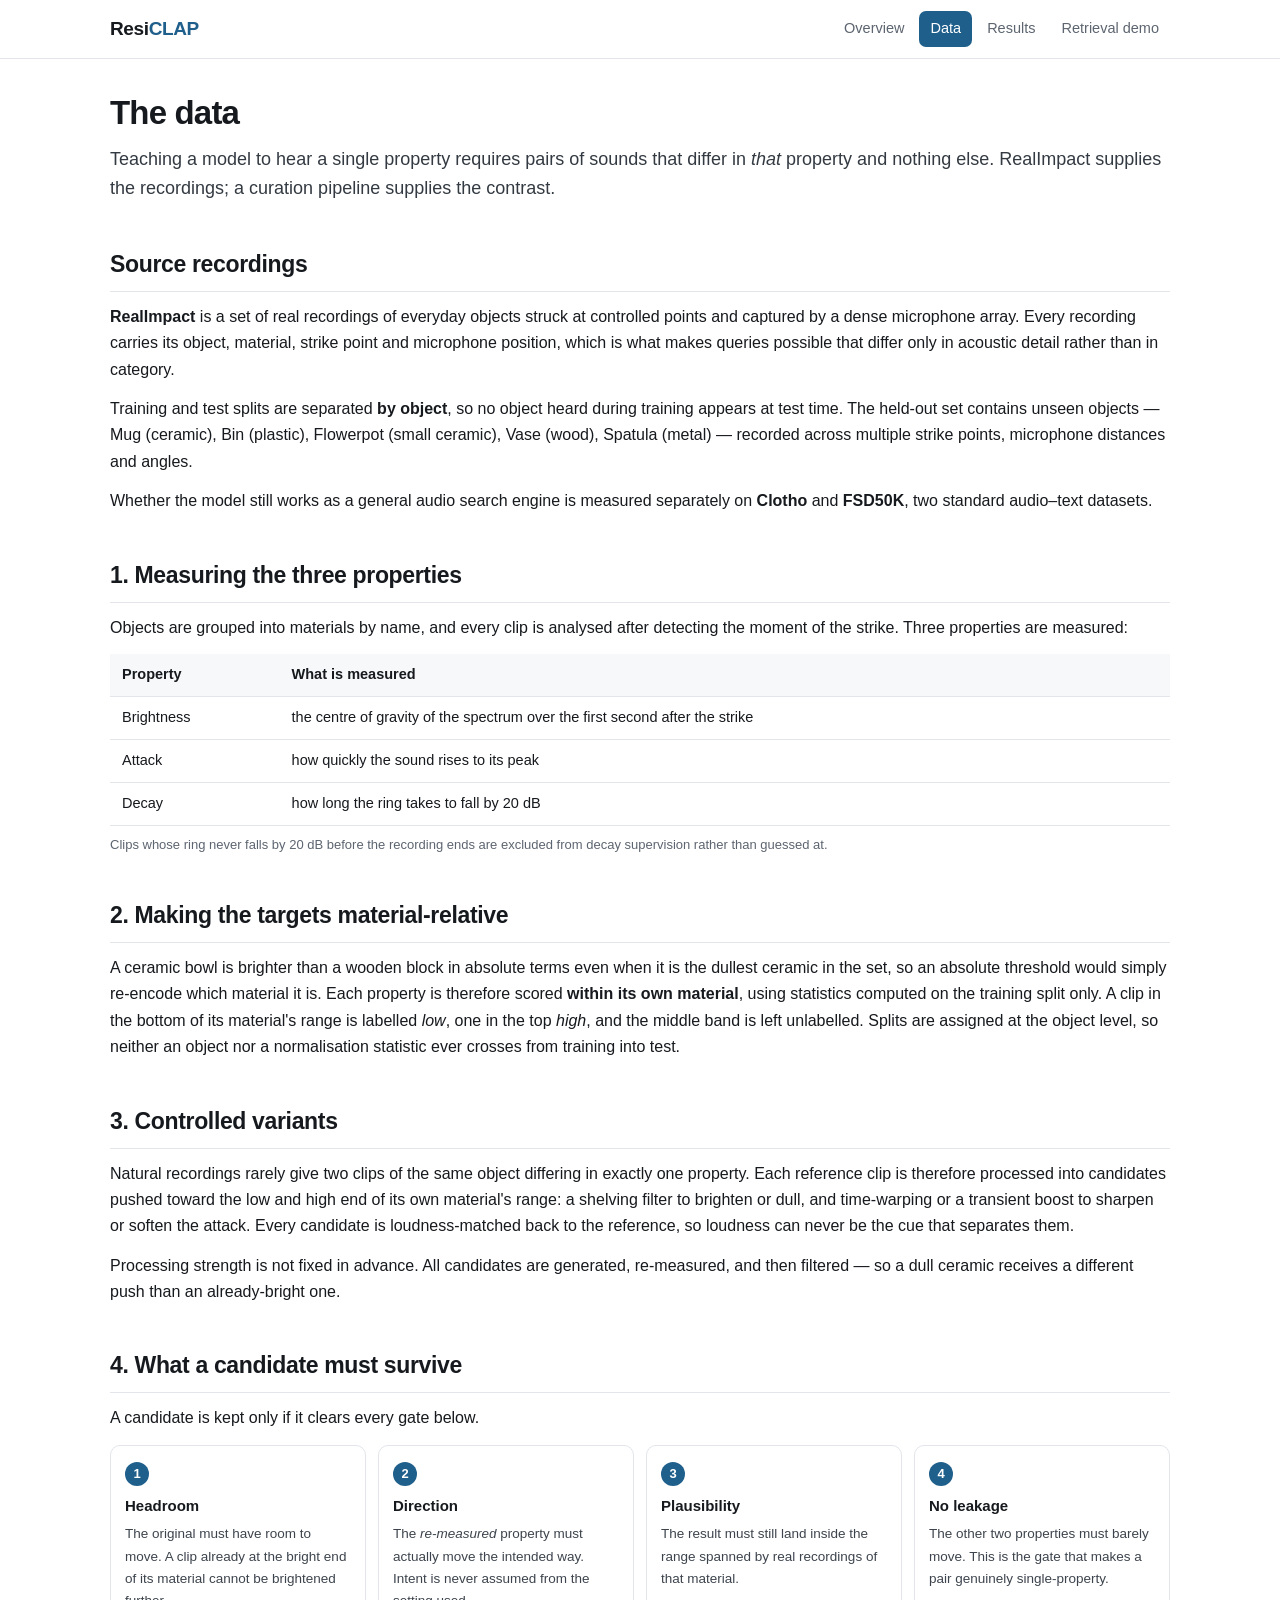
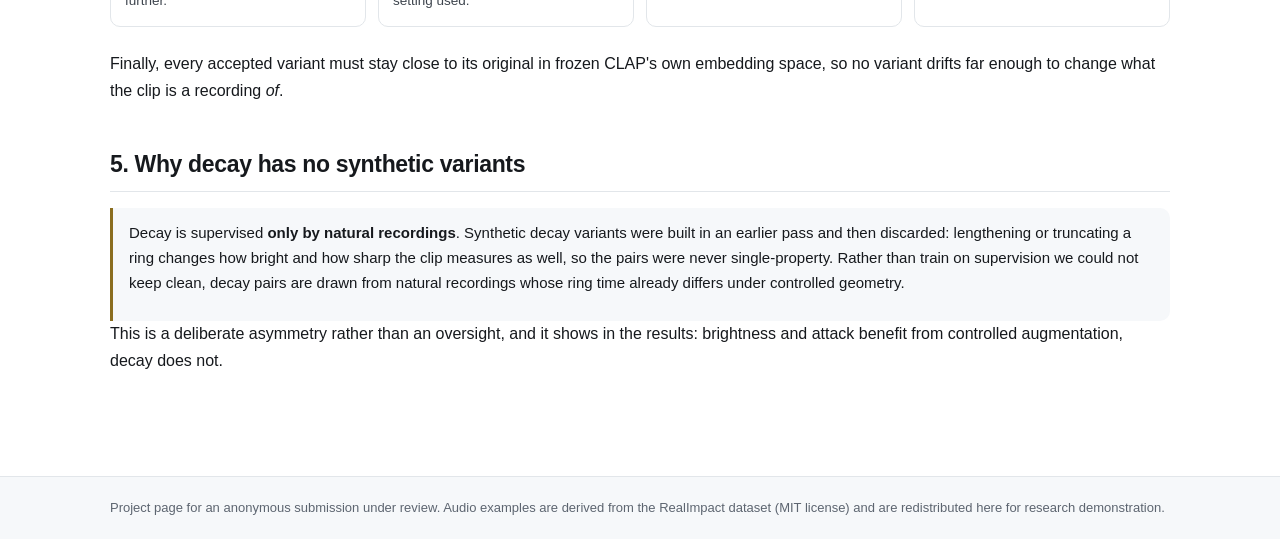
==== dataset.html @ fd696520 "Remove evaluation sample counts from the site Describe the held-out datasets without publishing reco" ====
<!DOCTYPE html>
<html lang="en">
<head>
<meta charset="utf-8">
<meta name="viewport" content="width=device-width, initial-scale=1">
<title>Data &amp;middot; ResiCLAP: Semantic-Preserving Residual Enhancement for Fine-Grained Impact Sound Retrieval</title>
<meta name="description" content="Project page for ResiCLAP: Semantic-Preserving Residual Enhancement for Fine-Grained Impact Sound Retrieval">
<link rel="stylesheet" href="assets/css/site.css">
</head>
<body>
<header class="topbar">
  <div class="wrap">
    <a class="brand" href="index.html">Resi<span>CLAP</span></a>
    <nav><a href="index.html">Overview</a><a href="dataset.html" class="active">Data</a><a href="results.html">Results</a><a href="demo.html">Retrieval demo</a></nav>
  </div>
</header>
<main class="wrap">

<section>
  <h1>The data</h1>
  <p class="lede">Teaching a model to hear a single property requires pairs of
  sounds that differ in <em>that</em> property and nothing else. RealImpact
  supplies the recordings; a curation pipeline supplies the contrast.</p>
</section>

<section>
  <h2>Source recordings</h2>
  <p><strong>RealImpact</strong> is a set of real recordings of everyday
  objects struck at controlled points and captured by a dense microphone
  array. Every recording carries its object, material, strike point and
  microphone position, which is what makes queries possible that differ only in
  acoustic detail rather than in category.</p>
  <p>Training and test splits are separated <strong>by object</strong>, so no
  object heard during training appears at test time. The held-out set contains
  unseen objects &mdash; Mug (ceramic), Bin (plastic), Flowerpot (small ceramic), Vase (wood), Spatula (metal) &mdash; recorded across multiple strike
  points, microphone distances and angles.</p>
  <p>Whether the model still works as a general audio search engine is measured
  separately on <strong>Clotho</strong> and <strong>FSD50K</strong>, two
  standard audio&ndash;text datasets.</p>
</section>

<section id="curation">
  <h2>1. Measuring the three properties</h2>
  <p>Objects are grouped into materials by name, and every clip is analysed
  after detecting the moment of the strike. Three properties are measured:</p>
  <div class="tablewrap"><table><thead><tr><th>Property</th><th>What is measured</th></tr></thead><tbody><tr><td>Brightness</td><td>the centre of gravity of the spectrum over the first second after the strike</td></tr><tr><td>Attack</td><td>how quickly the sound rises to its peak</td></tr><tr><td>Decay</td><td>how long the ring takes to fall by 20&nbsp;dB</td></tr></tbody></table><p class="tnote">Clips whose ring never falls by 20&nbsp;dB before the recording ends are excluded from decay supervision rather than guessed at.</p></div>
</section>

<section>
  <h2>2. Making the targets material-relative</h2>
  <p>A ceramic bowl is brighter than a wooden block in absolute terms even when
  it is the dullest ceramic in the set, so an absolute threshold would simply
  re-encode which material it is. Each property is therefore scored
  <strong>within its own material</strong>, using statistics computed on the
  training split only. A clip in the bottom of its material's range is labelled
  <em>low</em>, one in the top <em>high</em>, and the middle band is left
  unlabelled. Splits are assigned at the object level, so neither an object nor
  a normalisation statistic ever crosses from training into test.</p>
</section>

<section>
  <h2>3. Controlled variants</h2>
  <p>Natural recordings rarely give two clips of the same object differing in
  exactly one property. Each reference clip is therefore processed into
  candidates pushed toward the low and high end of its own material's range:
  a shelving filter to brighten or dull, and time-warping or a transient boost
  to sharpen or soften the attack. Every candidate is loudness-matched back to
  the reference, so loudness can never be the cue that separates them.</p>
  <p>Processing strength is not fixed in advance. All candidates are generated,
  re-measured, and then filtered &mdash; so a dull ceramic receives a different
  push than an already-bright one.</p>
</section>

<section>
  <h2>4. What a candidate must survive</h2>
  <p>A candidate is kept only if it clears every gate below.</p>
  <div class="pipeline">
    <div class="stage"><span>1</span><h3>Headroom</h3>
      <p>The original must have room to move. A clip already at the bright
      end of its material cannot be brightened further.</p></div>
    <div class="stage"><span>2</span><h3>Direction</h3>
      <p>The <em>re-measured</em> property must actually move the intended way.
      Intent is never assumed from the setting used.</p></div>
    <div class="stage"><span>3</span><h3>Plausibility</h3>
      <p>The result must still land inside the range spanned by real
      recordings of that material.</p></div>
    <div class="stage"><span>4</span><h3>No leakage</h3>
      <p>The other two properties must barely move. This is the gate that makes
      a pair genuinely single-property.</p></div>
  </div>
  <p>Finally, every accepted variant must stay close to its original in frozen
  CLAP's own embedding space, so no variant drifts far enough to change what
  the clip is a recording <em>of</em>.</p>
</section>

<section>
  <h2>5. Why decay has no synthetic variants</h2>
  <div class="callout warn">
    <p>Decay is supervised <strong>only by natural recordings</strong>.
    Synthetic decay variants were built in an earlier pass and then discarded:
    lengthening or truncating a ring changes how bright and how sharp the clip
    measures as well, so the pairs were never single-property. Rather than
    train on supervision we could not keep clean, decay pairs are drawn from
    natural recordings whose ring time already differs under controlled
    geometry.</p>
  </div>
  <p>This is a deliberate asymmetry rather than an oversight, and it shows in
  the results: brightness and attack benefit from controlled augmentation,
  decay does not.</p>
</section>

</main>
<footer class="footer">
  <div class="wrap">
    <p>Project page for an anonymous submission under review. Audio examples are
    derived from the RealImpact dataset (MIT license) and are redistributed here
    for research demonstration.</p>
  </div>
</footer>
<script src="assets/js/data-retrieval.js"></script>
<script src="assets/js/site.js"></script>
</body>
</html>
---- assets/css/site.css ----
:root {
  --ink: #16191d;
  --muted: #5d6570;
  --line: #e2e6ea;
  --bg: #ffffff;
  --soft: #f6f8fa;
  --accent: #1f5f8b;
  --good: #1a7f4b;
  --bad: #b23b3b;
  --warn: #8a6d1f;
  --radius: 10px;
}
* { box-sizing: border-box; }
html { -webkit-text-size-adjust: 100%; }
body {
  margin: 0;
  background: var(--bg);
  color: var(--ink);
  font: 16px/1.65 -apple-system, BlinkMacSystemFont, "Segoe UI", Roboto,
        "Helvetica Neue", Arial, sans-serif;
}
.wrap { width: min(1060px, 92vw); margin: 0 auto; }
a { color: var(--accent); }

.topbar {
  position: sticky; top: 0; z-index: 20;
  background: rgba(255,255,255,.92);
  backdrop-filter: saturate(150%) blur(8px);
  border-bottom: 1px solid var(--line);
}
.topbar .wrap {
  display: flex; align-items: center; justify-content: space-between;
  gap: 16px; min-height: 58px; flex-wrap: wrap;
}
.brand {
  font-weight: 700; font-size: 19px; letter-spacing: -.02em;
  text-decoration: none; color: var(--ink);
}
.brand span { color: var(--accent); }
.topbar nav { display: flex; gap: 4px; flex-wrap: wrap; }
.topbar nav a {
  padding: 6px 11px; border-radius: 7px; text-decoration: none;
  color: var(--muted); font-size: 14.5px; font-weight: 500;
}
.topbar nav a:hover { background: var(--soft); color: var(--ink); }
.topbar nav a.active { background: var(--accent); color: #fff; }

main { padding: 34px 0 60px; }
section { margin-bottom: 42px; }
h1 { font-size: 33px; line-height: 1.2; letter-spacing: -.025em; margin: 0 0 12px; }
h2 { font-size: 23px; letter-spacing: -.015em; margin: 0 0 12px;
     padding-bottom: 7px; border-bottom: 1px solid var(--line); }
h3 { font-size: 17px; margin: 22px 0 8px; }
h4 { font-size: 15px; margin: 0 0 6px; }
p { margin: 0 0 13px; }

.hero { padding: 10px 0 6px; }
.eyebrow {
  text-transform: uppercase; letter-spacing: .09em; font-size: 11.5px;
  font-weight: 700; color: var(--muted); margin-bottom: 10px;
}
.hero h1 { font-size: 38px; }
.lede { font-size: 18px; color: #333a42; }
.cards { display: grid; gap: 14px; grid-template-columns: repeat(3, 1fr); }
.card { background: var(--soft); border: 1px solid var(--line);
        border-radius: var(--radius); padding: 16px; }
.card h3 { margin: 0 0 6px; font-size: 15.5px; }
.card p { margin: 0; font-size: 14.5px; color: #3d444d; }

.cols { display: grid; gap: 22px; grid-template-columns: 1fr 1fr; }
.cols.three { grid-template-columns: repeat(3, 1fr); }
.cols ul { margin: 0; padding-left: 18px; }
.cols li { margin-bottom: 6px; font-size: 14.5px; }

.stats { display: grid; gap: 14px; grid-template-columns: repeat(4, 1fr); }
.stats div {
  border: 1px solid var(--line); border-radius: var(--radius);
  padding: 15px; text-align: center;
}
.stats strong { display: block; font-size: 25px; letter-spacing: -.02em; }
.stats span { font-size: 13px; color: var(--muted); }

.tablewrap { overflow-x: auto; margin: 0 0 14px; }
table { border-collapse: collapse; width: 100%; font-size: 14.5px; }
th, td { text-align: left; padding: 9px 12px; border-bottom: 1px solid var(--line); }
th { background: var(--soft); font-weight: 600; white-space: nowrap; }
td code { background: var(--soft); padding: 1px 5px; border-radius: 4px; font-size: 13px; }
.tnote { font-size: 13px; color: var(--muted); margin: 8px 0 0; }

.fig { margin: 0 0 24px; }
.fig img {
  width: 100%; height: auto; display: block;
  border: 1px solid var(--line); border-radius: var(--radius); background: #fff;
}
.fig.wide img { padding: 10px; }
.fig figcaption { font-size: 13.5px; color: var(--muted); margin-top: 9px; }

.eq {
  background: var(--soft); border: 1px solid var(--line);
  border-radius: var(--radius); padding: 14px 16px; margin: 0 0 13px;
  font-size: 16px; text-align: center; overflow-x: auto;
}
.callout {
  border-left: 3px solid var(--accent); background: var(--soft);
  padding: 13px 16px; border-radius: 0 var(--radius) var(--radius) 0;
  font-size: 15px; margin: 16px 0 0;
}
.callout.warn { border-left-color: var(--warn); }

.pipeline { display: grid; gap: 12px; grid-template-columns: repeat(4, 1fr);
            margin-bottom: 24px; }
.stage { border: 1px solid var(--line); border-radius: var(--radius); padding: 14px; }
.stage span {
  display: inline-grid; place-items: center; width: 24px; height: 24px;
  border-radius: 50%; background: var(--accent); color: #fff;
  font-size: 13px; font-weight: 700; margin-bottom: 8px;
}
.stage h3 { margin: 0 0 5px; font-size: 15px; }
.stage p { margin: 0; font-size: 13.5px; color: #3d444d; }
.reasons { font-size: 14.5px; margin: 0 0 16px; padding-left: 18px; }

.controls { display: flex; gap: 14px; flex-wrap: wrap; margin-bottom: 18px; }
.control { display: flex; flex-direction: column; gap: 5px; }
.control label {
  font-size: 11.5px; text-transform: uppercase; letter-spacing: .07em;
  font-weight: 700; color: var(--muted);
}
select {
  font: inherit; font-size: 14.5px; padding: 8px 11px;
  border: 1px solid var(--line); border-radius: 8px; background: #fff;
  min-width: 168px;
}
.anchorbox {
  border: 1px solid var(--line); border-left: 3px solid var(--accent);
  border-radius: var(--radius); padding: 15px 17px; margin-bottom: 18px;
  background: #fbfcfd;
}
.anchorbox h3 { margin: 0 0 6px; font-size: 15px; }
.anchorbox .hint { margin: 0 0 13px; font-size: 13.5px; color: var(--muted); }
.anchorrow { display: grid; grid-template-columns: 1fr 1fr; gap: 12px; }
.anchor {
  display: flex; align-items: center; gap: 11px;
  border: 1px solid var(--line); border-radius: var(--radius);
  padding: 9px 12px; background: var(--bg);
}
.anchor .name { font-size: 14px; font-weight: 600; }
.anchor .sub { font-size: 12px; color: var(--muted);
               font-variant-numeric: tabular-nums; }

.qsummary {
  background: var(--soft); border: 1px solid var(--line);
  border-radius: var(--radius); padding: 15px 17px; margin-bottom: 20px;
}
.qsummary .query { font-size: 19px; font-weight: 600; letter-spacing: -.01em; }
.qsummary .meta { font-size: 13.5px; color: var(--muted); margin-top: 5px; }
.deltapill {
  display: inline-block; margin-top: 9px; font-size: 12.5px; font-weight: 700;
  padding: 3px 10px; border-radius: 999px;
}
.deltapill.good { background: #e7f4ec; color: var(--good); }
.deltapill.bad { background: #fbecec; color: var(--bad); }
.deltapill.flat { background: #eceef0; color: var(--muted); }

.chips { display: flex; gap: 9px; flex-wrap: wrap; margin-bottom: 20px; }
.chip {
  font: inherit; font-size: 13.5px; cursor: pointer;
  padding: 7px 13px; border-radius: 999px; background: #fff;
  border: 1px solid var(--line); color: var(--ink);
  display: inline-flex; align-items: center; gap: 8px;
}
.chip:hover { background: var(--soft); }
.chip span {
  font-size: 11.5px; font-weight: 700; color: var(--muted);
  font-variant-numeric: tabular-nums;
}

.compare { display: grid; gap: 18px; grid-template-columns: 1fr 1fr; }
.panel { border: 1px solid var(--line); border-radius: var(--radius); overflow: hidden; }
.panel > header {
  padding: 11px 15px; background: var(--soft); border-bottom: 1px solid var(--line);
  display: flex; align-items: baseline; justify-content: space-between; gap: 10px;
}
.panel h3 { margin: 0; font-size: 15.5px; }
.panel .score { font-size: 12.5px; color: var(--muted); white-space: nowrap; }
.panel.win > header { background: #eef6f1; }

.row {
  display: flex; align-items: center; gap: 11px;
  padding: 9px 14px; border-bottom: 1px solid var(--line);
}
.row:last-child { border-bottom: 0; }
.rank { font-size: 12px; color: var(--muted); width: 18px; font-variant-numeric: tabular-nums; }
.play {
  flex: none; width: 30px; height: 30px; border-radius: 50%;
  border: 1px solid var(--line); background: #fff; cursor: pointer;
  display: grid; place-items: center; color: var(--accent); font-size: 11px;
  padding: 0; line-height: 1;
}
.play:hover { background: var(--soft); }
.play.playing { background: var(--accent); border-color: var(--accent); color: #fff; }
.play[disabled] { opacity: .35; cursor: not-allowed; }
.info { flex: 1 1 auto; min-width: 0; }
.info .name {
  font-size: 14px; font-weight: 500; white-space: nowrap;
  overflow: hidden; text-overflow: ellipsis;
}
.info .sub { font-size: 12px; color: var(--muted); font-variant-numeric: tabular-nums; }
.pill {
  font-size: 11px; font-weight: 700; padding: 2px 8px; border-radius: 999px;
  white-space: nowrap;
}
.pill.good { background: #e7f4ec; color: var(--good); }
.pill.bad { background: #fbecec; color: var(--bad); }

.footer { border-top: 1px solid var(--line); padding: 20px 0; background: var(--soft); }
.footer p { margin: 0; font-size: 13px; color: var(--muted); }

@media (max-width: 860px) {
  .cards, .cols, .cols.three, .stats, .compare, .anchorrow {
    grid-template-columns: 1fr;
  }
  .hero h1 { font-size: 29px; }
  h1 { font-size: 27px; }
}
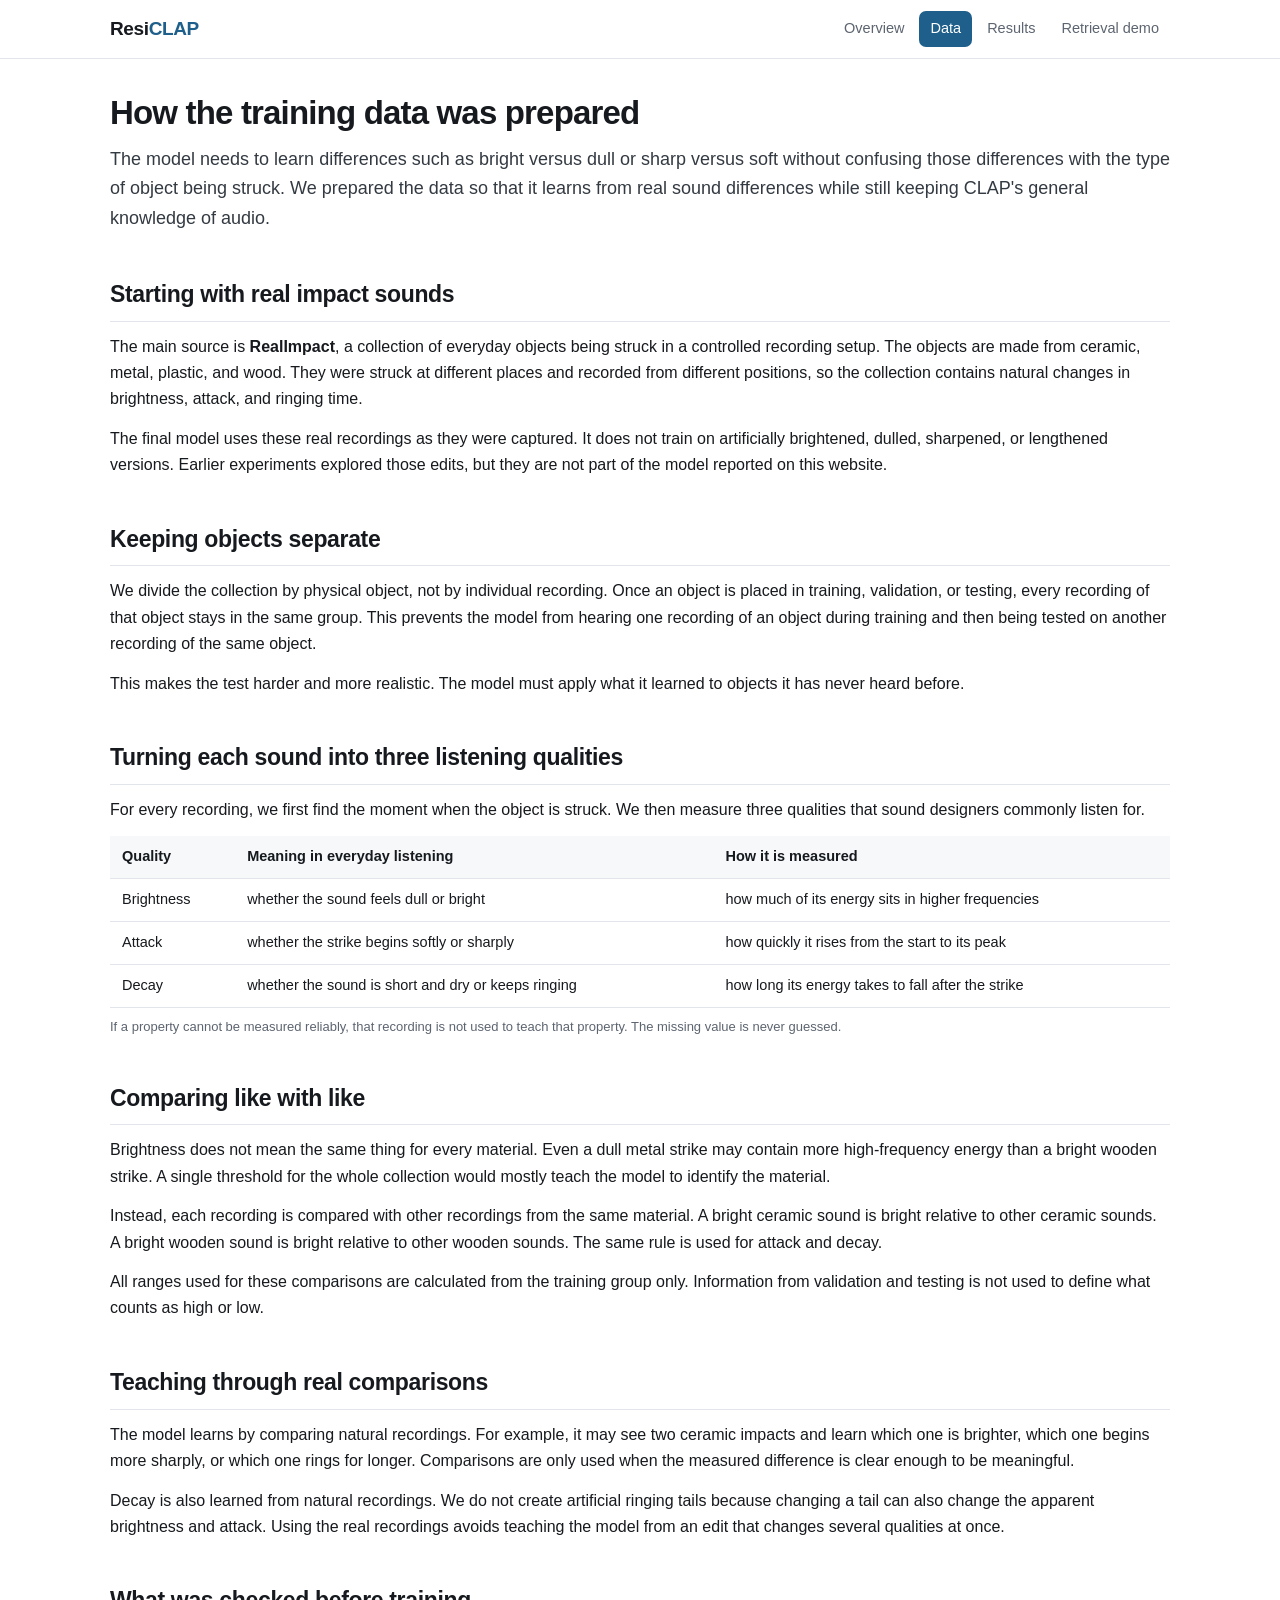
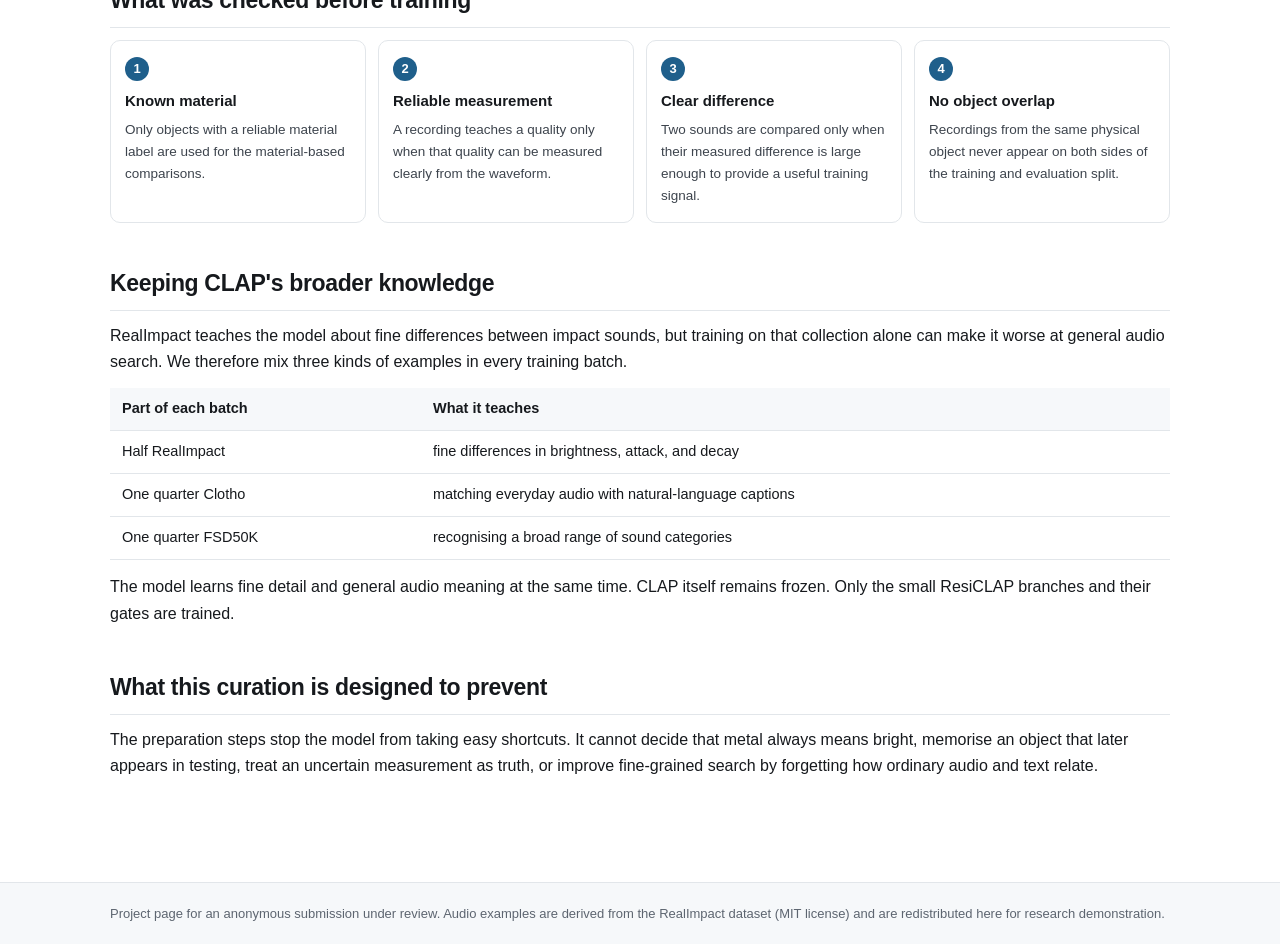
==== commit 65c77bcc: "Rewrite the data curation page Explain the final model's natural-recording training recipe in plain " ====
--- a/dataset.html
+++ b/dataset.html
@@ -17,96 +17,106 @@
 <main class="wrap">
 
 <section>
-  <h1>The data</h1>
-  <p class="lede">Teaching a model to hear a single property requires pairs of
-  sounds that differ in <em>that</em> property and nothing else. RealImpact
-  supplies the recordings; a curation pipeline supplies the contrast.</p>
+  <h1>How the training data was prepared</h1>
+  <p class="lede">The model needs to learn differences such as bright versus
+  dull or sharp versus soft without confusing those differences with the type
+  of object being struck. We prepared the data so that it learns from real
+  sound differences while still keeping CLAP's general knowledge of audio.</p>
 </section>
 
 <section>
-  <h2>Source recordings</h2>
-  <p><strong>RealImpact</strong> is a set of real recordings of everyday
-  objects struck at controlled points and captured by a dense microphone
-  array. Every recording carries its object, material, strike point and
-  microphone position, which is what makes queries possible that differ only in
-  acoustic detail rather than in category.</p>
-  <p>Training and test splits are separated <strong>by object</strong>, so no
-  object heard during training appears at test time. The held-out set contains
-  unseen objects &mdash; Mug (ceramic), Bin (plastic), Flowerpot (small ceramic), Vase (wood), Spatula (metal) &mdash; recorded across multiple strike
-  points, microphone distances and angles.</p>
-  <p>Whether the model still works as a general audio search engine is measured
-  separately on <strong>Clotho</strong> and <strong>FSD50K</strong>, two
-  standard audio&ndash;text datasets.</p>
+  <h2>Starting with real impact sounds</h2>
+  <p>The main source is <strong>RealImpact</strong>, a collection of everyday
+  objects being struck in a controlled recording setup. The objects are made
+  from ceramic, metal, plastic, and wood. They were struck at different places
+  and recorded from different positions, so the collection contains natural
+  changes in brightness, attack, and ringing time.</p>
+  <p>The final model uses these real recordings as they were captured. It does
+  not train on artificially brightened, dulled, sharpened, or lengthened
+  versions. Earlier experiments explored those edits, but they are not part of
+  the model reported on this website.</p>
+</section>
+
+<section>
+  <h2>Keeping objects separate</h2>
+  <p>We divide the collection by physical object, not by individual recording.
+  Once an object is placed in training, validation, or testing, every recording
+  of that object stays in the same group. This prevents the model from hearing
+  one recording of an object during training and then being tested on another
+  recording of the same object.</p>
+  <p>This makes the test harder and more realistic. The model must apply what
+  it learned to objects it has never heard before.</p>
 </section>
 
 <section id="curation">
-  <h2>1. Measuring the three properties</h2>
-  <p>Objects are grouped into materials by name, and every clip is analysed
-  after detecting the moment of the strike. Three properties are measured:</p>
-  <div class="tablewrap"><table><thead><tr><th>Property</th><th>What is measured</th></tr></thead><tbody><tr><td>Brightness</td><td>the centre of gravity of the spectrum over the first second after the strike</td></tr><tr><td>Attack</td><td>how quickly the sound rises to its peak</td></tr><tr><td>Decay</td><td>how long the ring takes to fall by 20&nbsp;dB</td></tr></tbody></table><p class="tnote">Clips whose ring never falls by 20&nbsp;dB before the recording ends are excluded from decay supervision rather than guessed at.</p></div>
+  <h2>Turning each sound into three listening qualities</h2>
+  <p>For every recording, we first find the moment when the object is struck.
+  We then measure three qualities that sound designers commonly listen for.</p>
+  <div class="tablewrap"><table><thead><tr><th>Quality</th><th>Meaning in everyday listening</th><th>How it is measured</th></tr></thead><tbody><tr><td>Brightness</td><td>whether the sound feels dull or bright</td><td>how much of its energy sits in higher frequencies</td></tr><tr><td>Attack</td><td>whether the strike begins softly or sharply</td><td>how quickly it rises from the start to its peak</td></tr><tr><td>Decay</td><td>whether the sound is short and dry or keeps ringing</td><td>how long its energy takes to fall after the strike</td></tr></tbody></table><p class="tnote">If a property cannot be measured reliably, that recording is not used to teach that property. The missing value is never guessed.</p></div>
 </section>
 
 <section>
-  <h2>2. Making the targets material-relative</h2>
-  <p>A ceramic bowl is brighter than a wooden block in absolute terms even when
-  it is the dullest ceramic in the set, so an absolute threshold would simply
-  re-encode which material it is. Each property is therefore scored
-  <strong>within its own material</strong>, using statistics computed on the
-  training split only. A clip in the bottom of its material's range is labelled
-  <em>low</em>, one in the top <em>high</em>, and the middle band is left
-  unlabelled. Splits are assigned at the object level, so neither an object nor
-  a normalisation statistic ever crosses from training into test.</p>
+  <h2>Comparing like with like</h2>
+  <p>Brightness does not mean the same thing for every material. Even a dull
+  metal strike may contain more high-frequency energy than a bright wooden
+  strike. A single threshold for the whole collection would mostly teach the
+  model to identify the material.</p>
+  <p>Instead, each recording is compared with other recordings from the same
+  material. A bright ceramic sound is bright relative to other ceramic sounds.
+  A bright wooden sound is bright relative to other wooden sounds. The same
+  rule is used for attack and decay.</p>
+  <p>All ranges used for these comparisons are calculated from the training
+  group only. Information from validation and testing is not used to define
+  what counts as high or low.</p>
 </section>
 
 <section>
-  <h2>3. Controlled variants</h2>
-  <p>Natural recordings rarely give two clips of the same object differing in
-  exactly one property. Each reference clip is therefore processed into
-  candidates pushed toward the low and high end of its own material's range:
-  a shelving filter to brighten or dull, and time-warping or a transient boost
-  to sharpen or soften the attack. Every candidate is loudness-matched back to
-  the reference, so loudness can never be the cue that separates them.</p>
-  <p>Processing strength is not fixed in advance. All candidates are generated,
-  re-measured, and then filtered &mdash; so a dull ceramic receives a different
-  push than an already-bright one.</p>
+  <h2>Teaching through real comparisons</h2>
+  <p>The model learns by comparing natural recordings. For example, it may see
+  two ceramic impacts and learn which one is brighter, which one begins more
+  sharply, or which one rings for longer. Comparisons are only used when the
+  measured difference is clear enough to be meaningful.</p>
+  <p>Decay is also learned from natural recordings. We do not create artificial
+  ringing tails because changing a tail can also change the apparent
+  brightness and attack. Using the real recordings avoids teaching the model
+  from an edit that changes several qualities at once.</p>
 </section>
 
 <section>
-  <h2>4. What a candidate must survive</h2>
-  <p>A candidate is kept only if it clears every gate below.</p>
+  <h2>What was checked before training</h2>
   <div class="pipeline">
-    <div class="stage"><span>1</span><h3>Headroom</h3>
-      <p>The original must have room to move. A clip already at the bright
-      end of its material cannot be brightened further.</p></div>
-    <div class="stage"><span>2</span><h3>Direction</h3>
-      <p>The <em>re-measured</em> property must actually move the intended way.
-      Intent is never assumed from the setting used.</p></div>
-    <div class="stage"><span>3</span><h3>Plausibility</h3>
-      <p>The result must still land inside the range spanned by real
-      recordings of that material.</p></div>
-    <div class="stage"><span>4</span><h3>No leakage</h3>
-      <p>The other two properties must barely move. This is the gate that makes
-      a pair genuinely single-property.</p></div>
+    <div class="stage"><span>1</span><h3>Known material</h3>
+      <p>Only objects with a reliable material label are used for the
+      material-based comparisons.</p></div>
+    <div class="stage"><span>2</span><h3>Reliable measurement</h3>
+      <p>A recording teaches a quality only when that quality can be measured
+      clearly from the waveform.</p></div>
+    <div class="stage"><span>3</span><h3>Clear difference</h3>
+      <p>Two sounds are compared only when their measured difference is large
+      enough to provide a useful training signal.</p></div>
+    <div class="stage"><span>4</span><h3>No object overlap</h3>
+      <p>Recordings from the same physical object never appear on both sides of
+      the training and evaluation split.</p></div>
   </div>
-  <p>Finally, every accepted variant must stay close to its original in frozen
-  CLAP's own embedding space, so no variant drifts far enough to change what
-  the clip is a recording <em>of</em>.</p>
 </section>
 
 <section>
-  <h2>5. Why decay has no synthetic variants</h2>
-  <div class="callout warn">
-    <p>Decay is supervised <strong>only by natural recordings</strong>.
-    Synthetic decay variants were built in an earlier pass and then discarded:
-    lengthening or truncating a ring changes how bright and how sharp the clip
-    measures as well, so the pairs were never single-property. Rather than
-    train on supervision we could not keep clean, decay pairs are drawn from
-    natural recordings whose ring time already differs under controlled
-    geometry.</p>
-  </div>
-  <p>This is a deliberate asymmetry rather than an oversight, and it shows in
-  the results: brightness and attack benefit from controlled augmentation,
-  decay does not.</p>
+  <h2>Keeping CLAP's broader knowledge</h2>
+  <p>RealImpact teaches the model about fine differences between impact sounds,
+  but training on that collection alone can make it worse at general audio
+  search. We therefore mix three kinds of examples in every training batch.</p>
+  <div class="tablewrap"><table><thead><tr><th>Part of each batch</th><th>What it teaches</th></tr></thead><tbody><tr><td>Half RealImpact</td><td>fine differences in brightness, attack, and decay</td></tr><tr><td>One quarter Clotho</td><td>matching everyday audio with natural-language captions</td></tr><tr><td>One quarter FSD50K</td><td>recognising a broad range of sound categories</td></tr></tbody></table></div>
+  <p>The model learns fine detail and general audio meaning at the same time.
+  CLAP itself remains frozen. Only the small ResiCLAP branches and their gates
+  are trained.</p>
+</section>
+
+<section>
+  <h2>What this curation is designed to prevent</h2>
+  <p>The preparation steps stop the model from taking easy shortcuts. It cannot
+  decide that metal always means bright, memorise an object that later appears
+  in testing, treat an uncertain measurement as truth, or improve fine-grained
+  search by forgetting how ordinary audio and text relate.</p>
 </section>
 
 </main>
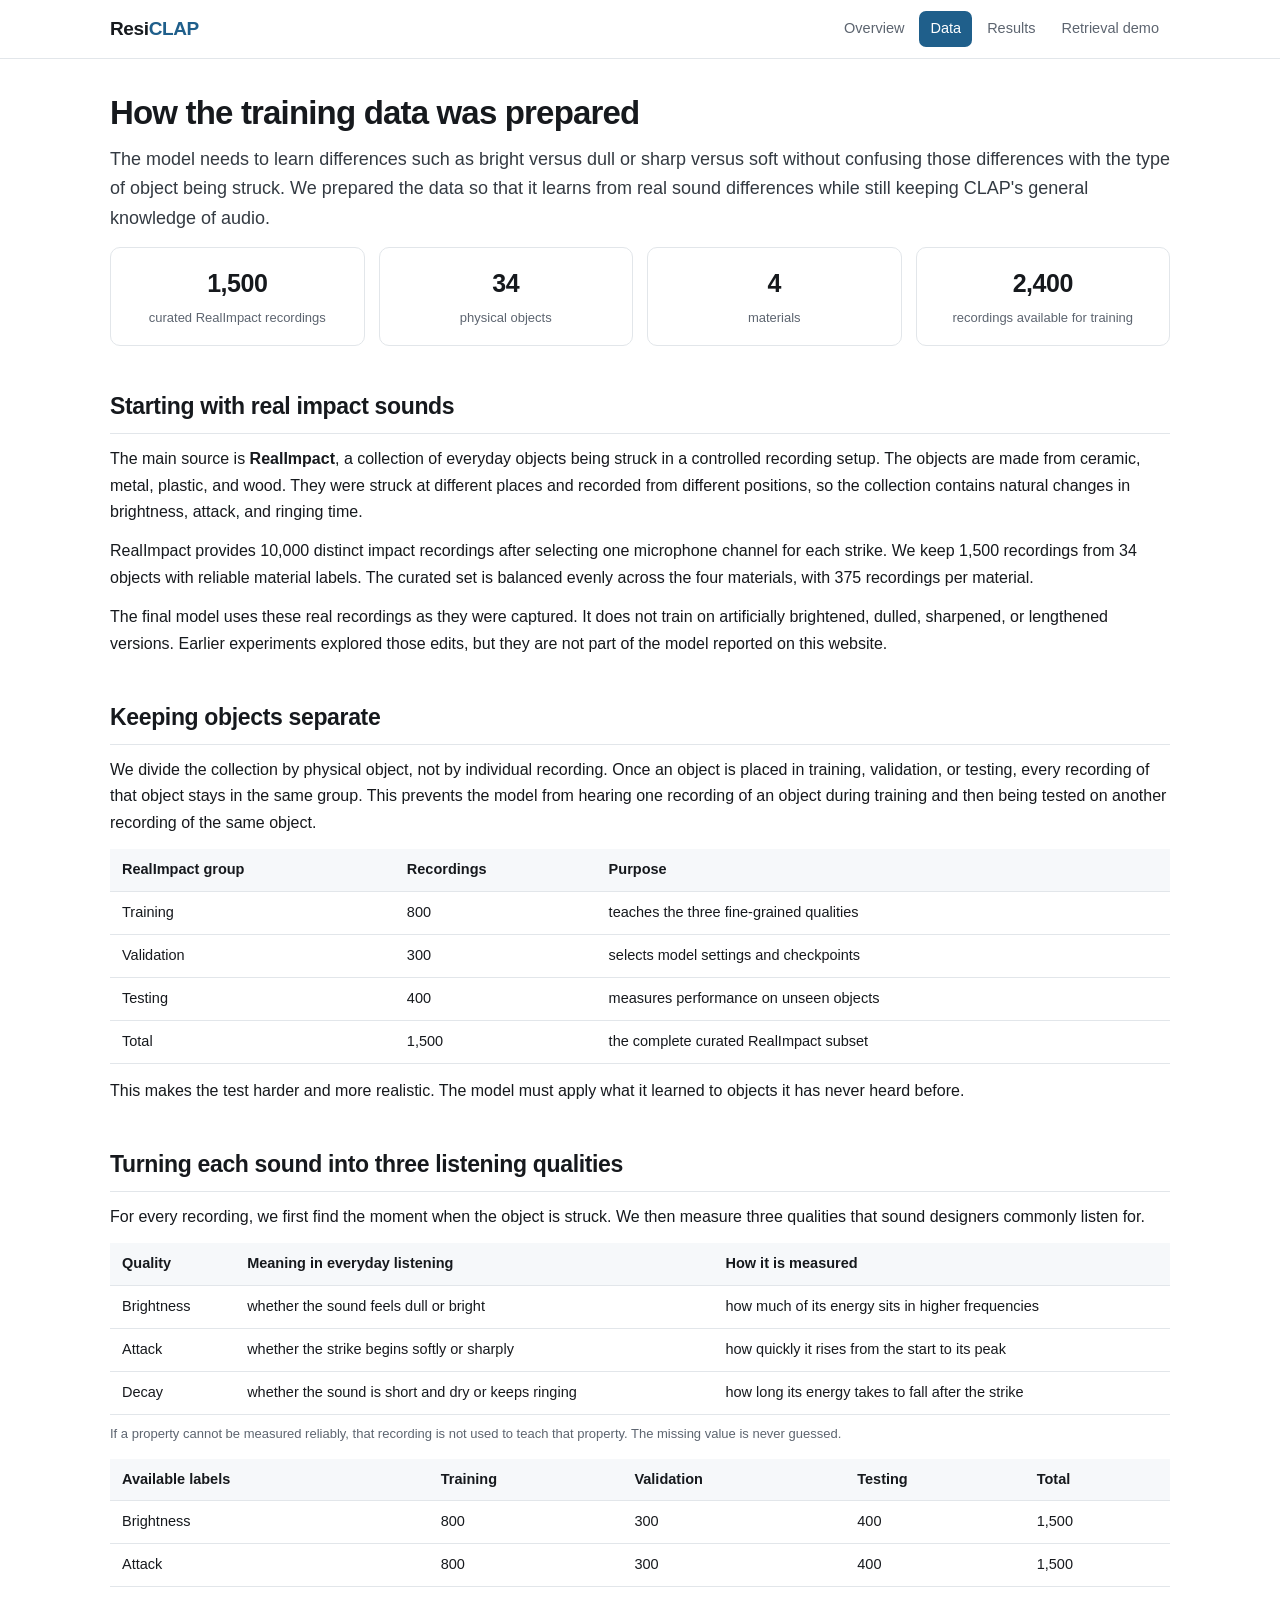
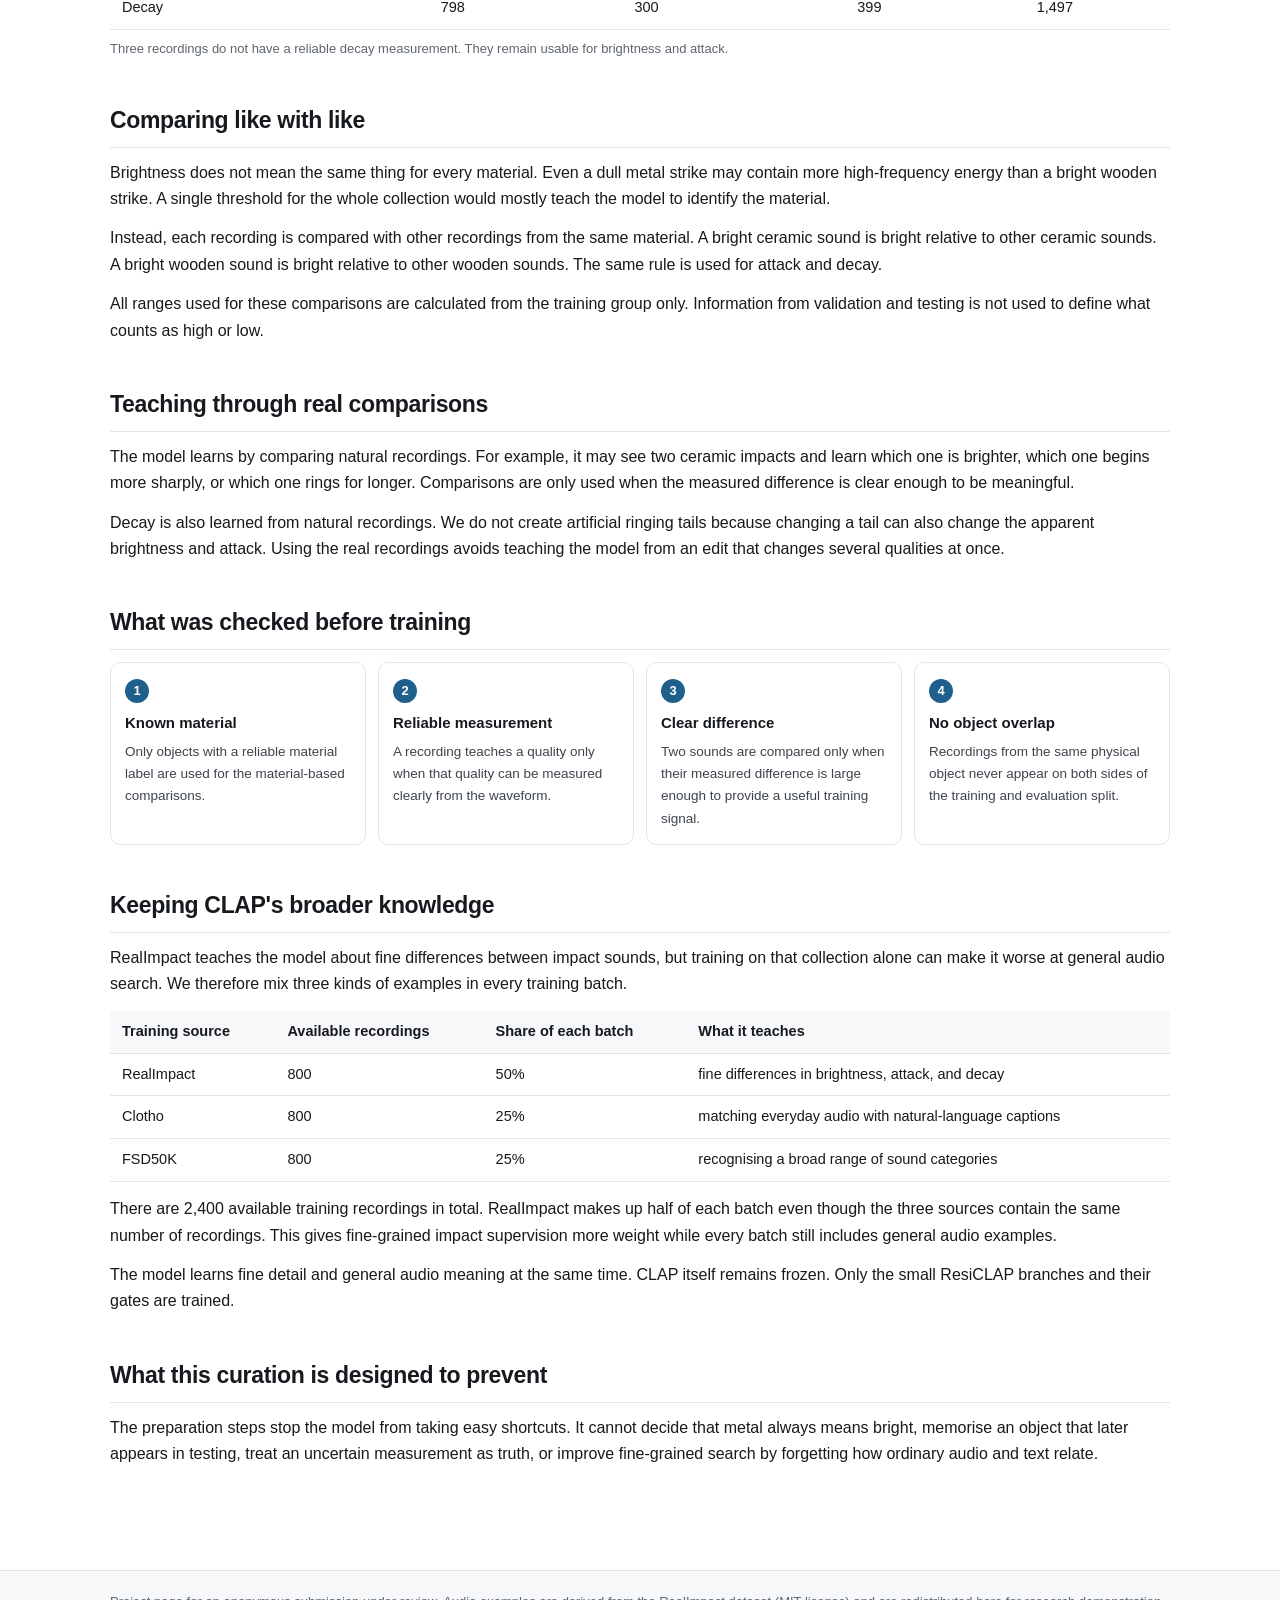
==== commit 64f798cc: "Add exact dataset numbers Show the RealImpact source and curated-set sizes, material balance, object" ====
--- a/dataset.html
+++ b/dataset.html
@@ -22,6 +22,12 @@
   dull or sharp versus soft without confusing those differences with the type
   of object being struck. We prepared the data so that it learns from real
   sound differences while still keeping CLAP's general knowledge of audio.</p>
+  <div class="stats">
+    <div><strong>1,500</strong><span>curated RealImpact recordings</span></div>
+    <div><strong>34</strong><span>physical objects</span></div>
+    <div><strong>4</strong><span>materials</span></div>
+    <div><strong>2,400</strong><span>recordings available for training</span></div>
+  </div>
 </section>
 
 <section>
@@ -31,6 +37,10 @@
   from ceramic, metal, plastic, and wood. They were struck at different places
   and recorded from different positions, so the collection contains natural
   changes in brightness, attack, and ringing time.</p>
+  <p>RealImpact provides 10,000 distinct impact recordings after selecting one
+  microphone channel for each strike. We keep 1,500 recordings from 34 objects
+  with reliable material labels. The curated set is balanced evenly across the
+  four materials, with 375 recordings per material.</p>
   <p>The final model uses these real recordings as they were captured. It does
   not train on artificially brightened, dulled, sharpened, or lengthened
   versions. Earlier experiments explored those edits, but they are not part of
@@ -44,6 +54,7 @@
   of that object stays in the same group. This prevents the model from hearing
   one recording of an object during training and then being tested on another
   recording of the same object.</p>
+  <div class="tablewrap"><table><thead><tr><th>RealImpact group</th><th>Recordings</th><th>Purpose</th></tr></thead><tbody><tr><td>Training</td><td>800</td><td>teaches the three fine-grained qualities</td></tr><tr><td>Validation</td><td>300</td><td>selects model settings and checkpoints</td></tr><tr><td>Testing</td><td>400</td><td>measures performance on unseen objects</td></tr><tr><td>Total</td><td>1,500</td><td>the complete curated RealImpact subset</td></tr></tbody></table></div>
   <p>This makes the test harder and more realistic. The model must apply what
   it learned to objects it has never heard before.</p>
 </section>
@@ -53,6 +64,7 @@
   <p>For every recording, we first find the moment when the object is struck.
   We then measure three qualities that sound designers commonly listen for.</p>
   <div class="tablewrap"><table><thead><tr><th>Quality</th><th>Meaning in everyday listening</th><th>How it is measured</th></tr></thead><tbody><tr><td>Brightness</td><td>whether the sound feels dull or bright</td><td>how much of its energy sits in higher frequencies</td></tr><tr><td>Attack</td><td>whether the strike begins softly or sharply</td><td>how quickly it rises from the start to its peak</td></tr><tr><td>Decay</td><td>whether the sound is short and dry or keeps ringing</td><td>how long its energy takes to fall after the strike</td></tr></tbody></table><p class="tnote">If a property cannot be measured reliably, that recording is not used to teach that property. The missing value is never guessed.</p></div>
+  <div class="tablewrap"><table><thead><tr><th>Available labels</th><th>Training</th><th>Validation</th><th>Testing</th><th>Total</th></tr></thead><tbody><tr><td>Brightness</td><td>800</td><td>300</td><td>400</td><td>1,500</td></tr><tr><td>Attack</td><td>800</td><td>300</td><td>400</td><td>1,500</td></tr><tr><td>Decay</td><td>798</td><td>300</td><td>399</td><td>1,497</td></tr></tbody></table><p class="tnote">Three recordings do not have a reliable decay measurement. They remain usable for brightness and attack.</p></div>
 </section>
 
 <section>
@@ -105,7 +117,11 @@
   <p>RealImpact teaches the model about fine differences between impact sounds,
   but training on that collection alone can make it worse at general audio
   search. We therefore mix three kinds of examples in every training batch.</p>
-  <div class="tablewrap"><table><thead><tr><th>Part of each batch</th><th>What it teaches</th></tr></thead><tbody><tr><td>Half RealImpact</td><td>fine differences in brightness, attack, and decay</td></tr><tr><td>One quarter Clotho</td><td>matching everyday audio with natural-language captions</td></tr><tr><td>One quarter FSD50K</td><td>recognising a broad range of sound categories</td></tr></tbody></table></div>
+  <div class="tablewrap"><table><thead><tr><th>Training source</th><th>Available recordings</th><th>Share of each batch</th><th>What it teaches</th></tr></thead><tbody><tr><td>RealImpact</td><td>800</td><td>50%</td><td>fine differences in brightness, attack, and decay</td></tr><tr><td>Clotho</td><td>800</td><td>25%</td><td>matching everyday audio with natural-language captions</td></tr><tr><td>FSD50K</td><td>800</td><td>25%</td><td>recognising a broad range of sound categories</td></tr></tbody></table></div>
+  <p>There are 2,400 available training recordings in total. RealImpact makes
+  up half of each batch even though the three sources contain the same number
+  of recordings. This gives fine-grained impact supervision more weight while
+  every batch still includes general audio examples.</p>
   <p>The model learns fine detail and general audio meaning at the same time.
   CLAP itself remains frozen. Only the small ResiCLAP branches and their gates
   are trained.</p>
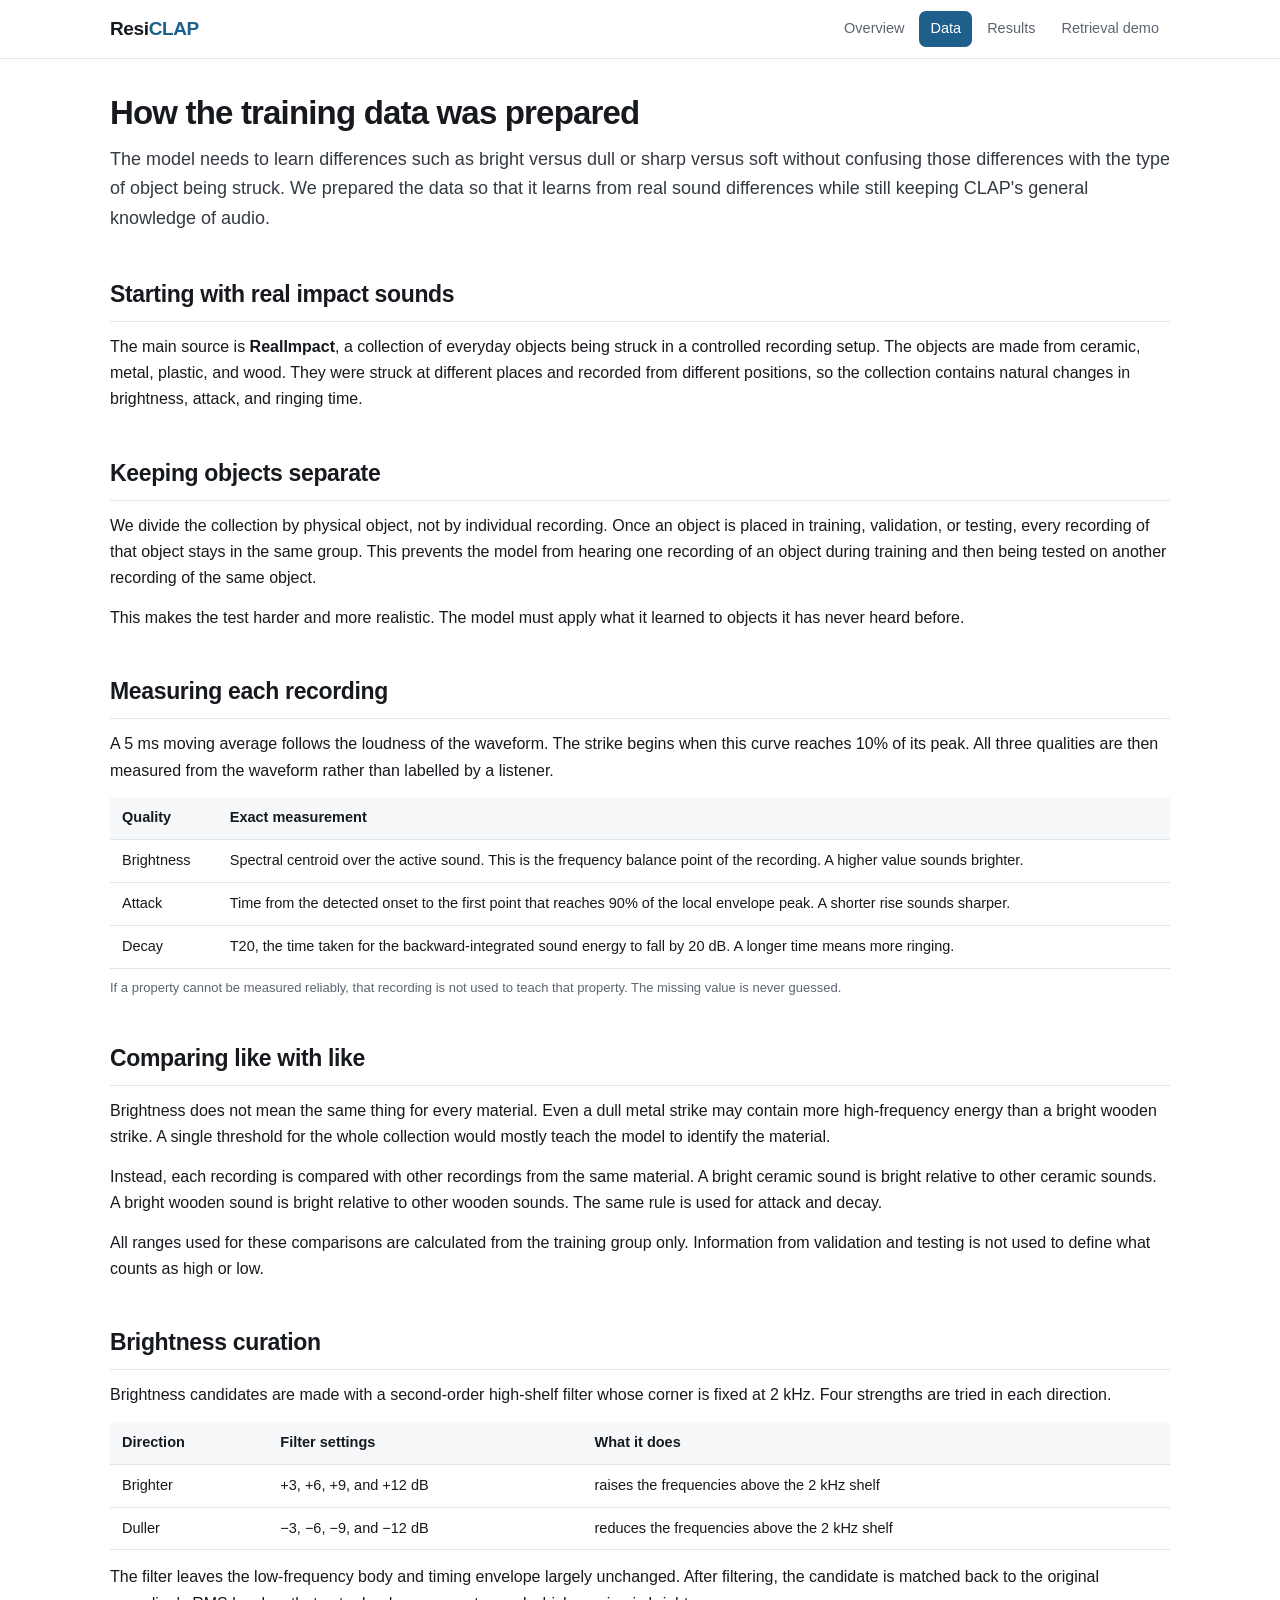
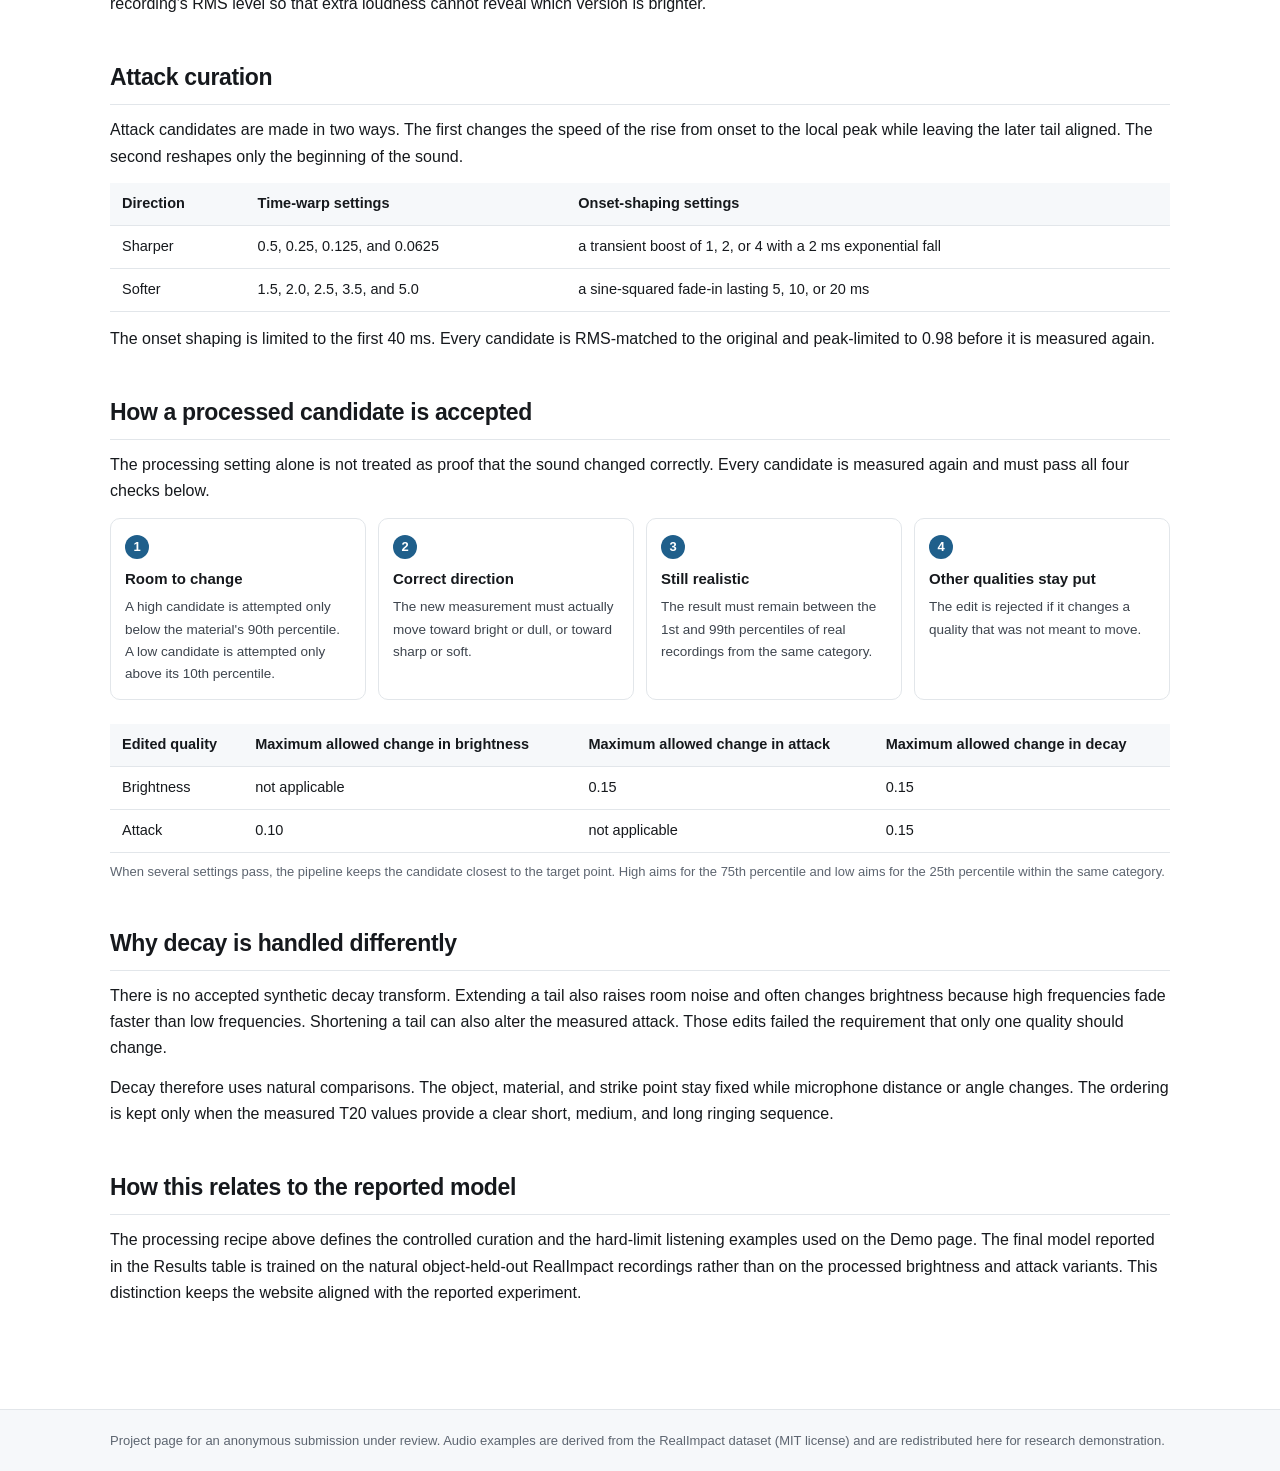
==== commit 43910a56: "Detail the acoustic curation recipe Replace dataset-size statistics with the exact brightness shelf," ====
--- a/dataset.html
+++ b/dataset.html
@@ -22,12 +22,6 @@
   dull or sharp versus soft without confusing those differences with the type
   of object being struck. We prepared the data so that it learns from real
   sound differences while still keeping CLAP's general knowledge of audio.</p>
-  <div class="stats">
-    <div><strong>1,500</strong><span>curated RealImpact recordings</span></div>
-    <div><strong>34</strong><span>physical objects</span></div>
-    <div><strong>4</strong><span>materials</span></div>
-    <div><strong>2,400</strong><span>recordings available for training</span></div>
-  </div>
 </section>
 
 <section>
@@ -37,14 +31,6 @@
   from ceramic, metal, plastic, and wood. They were struck at different places
   and recorded from different positions, so the collection contains natural
   changes in brightness, attack, and ringing time.</p>
-  <p>RealImpact provides 10,000 distinct impact recordings after selecting one
-  microphone channel for each strike. We keep 1,500 recordings from 34 objects
-  with reliable material labels. The curated set is balanced evenly across the
-  four materials, with 375 recordings per material.</p>
-  <p>The final model uses these real recordings as they were captured. It does
-  not train on artificially brightened, dulled, sharpened, or lengthened
-  versions. Earlier experiments explored those edits, but they are not part of
-  the model reported on this website.</p>
 </section>
 
 <section>
@@ -54,17 +40,16 @@
   of that object stays in the same group. This prevents the model from hearing
   one recording of an object during training and then being tested on another
   recording of the same object.</p>
-  <div class="tablewrap"><table><thead><tr><th>RealImpact group</th><th>Recordings</th><th>Purpose</th></tr></thead><tbody><tr><td>Training</td><td>800</td><td>teaches the three fine-grained qualities</td></tr><tr><td>Validation</td><td>300</td><td>selects model settings and checkpoints</td></tr><tr><td>Testing</td><td>400</td><td>measures performance on unseen objects</td></tr><tr><td>Total</td><td>1,500</td><td>the complete curated RealImpact subset</td></tr></tbody></table></div>
   <p>This makes the test harder and more realistic. The model must apply what
   it learned to objects it has never heard before.</p>
 </section>
 
 <section id="curation">
-  <h2>Turning each sound into three listening qualities</h2>
-  <p>For every recording, we first find the moment when the object is struck.
-  We then measure three qualities that sound designers commonly listen for.</p>
-  <div class="tablewrap"><table><thead><tr><th>Quality</th><th>Meaning in everyday listening</th><th>How it is measured</th></tr></thead><tbody><tr><td>Brightness</td><td>whether the sound feels dull or bright</td><td>how much of its energy sits in higher frequencies</td></tr><tr><td>Attack</td><td>whether the strike begins softly or sharply</td><td>how quickly it rises from the start to its peak</td></tr><tr><td>Decay</td><td>whether the sound is short and dry or keeps ringing</td><td>how long its energy takes to fall after the strike</td></tr></tbody></table><p class="tnote">If a property cannot be measured reliably, that recording is not used to teach that property. The missing value is never guessed.</p></div>
-  <div class="tablewrap"><table><thead><tr><th>Available labels</th><th>Training</th><th>Validation</th><th>Testing</th><th>Total</th></tr></thead><tbody><tr><td>Brightness</td><td>800</td><td>300</td><td>400</td><td>1,500</td></tr><tr><td>Attack</td><td>800</td><td>300</td><td>400</td><td>1,500</td></tr><tr><td>Decay</td><td>798</td><td>300</td><td>399</td><td>1,497</td></tr></tbody></table><p class="tnote">Three recordings do not have a reliable decay measurement. They remain usable for brightness and attack.</p></div>
+  <h2>Measuring each recording</h2>
+  <p>A 5&nbsp;ms moving average follows the loudness of the waveform. The strike
+  begins when this curve reaches 10% of its peak. All three qualities are then
+  measured from the waveform rather than labelled by a listener.</p>
+  <div class="tablewrap"><table><thead><tr><th>Quality</th><th>Exact measurement</th></tr></thead><tbody><tr><td>Brightness</td><td>Spectral centroid over the active sound. This is the frequency balance point of the recording. A higher value sounds brighter.</td></tr><tr><td>Attack</td><td>Time from the detected onset to the first point that reaches 90% of the local envelope peak. A shorter rise sounds sharper.</td></tr><tr><td>Decay</td><td>T20, the time taken for the backward-integrated sound energy to fall by 20&nbsp;dB. A longer time means more ringing.</td></tr></tbody></table><p class="tnote">If a property cannot be measured reliably, that recording is not used to teach that property. The missing value is never guessed.</p></div>
 </section>
 
 <section>
@@ -83,56 +68,70 @@
 </section>
 
 <section>
-  <h2>Teaching through real comparisons</h2>
-  <p>The model learns by comparing natural recordings. For example, it may see
-  two ceramic impacts and learn which one is brighter, which one begins more
-  sharply, or which one rings for longer. Comparisons are only used when the
-  measured difference is clear enough to be meaningful.</p>
-  <p>Decay is also learned from natural recordings. We do not create artificial
-  ringing tails because changing a tail can also change the apparent
-  brightness and attack. Using the real recordings avoids teaching the model
-  from an edit that changes several qualities at once.</p>
+  <h2>Brightness curation</h2>
+  <p>Brightness candidates are made with a second-order high-shelf filter whose
+  corner is fixed at 2&nbsp;kHz. Four strengths are tried in each direction.</p>
+  <div class="tablewrap"><table><thead><tr><th>Direction</th><th>Filter settings</th><th>What it does</th></tr></thead><tbody><tr><td>Brighter</td><td>+3, +6, +9, and +12&nbsp;dB</td><td>raises the frequencies above the 2&nbsp;kHz shelf</td></tr><tr><td>Duller</td><td>&minus;3, &minus;6, &minus;9, and &minus;12&nbsp;dB</td><td>reduces the frequencies above the 2&nbsp;kHz shelf</td></tr></tbody></table></div>
+  <p>The filter leaves the low-frequency body and timing envelope largely
+  unchanged. After filtering, the candidate is matched back to the original
+  recording's RMS level so that extra loudness cannot reveal which version is
+  brighter.</p>
 </section>
 
 <section>
-  <h2>What was checked before training</h2>
-  <div class="pipeline">
-    <div class="stage"><span>1</span><h3>Known material</h3>
-      <p>Only objects with a reliable material label are used for the
-      material-based comparisons.</p></div>
-    <div class="stage"><span>2</span><h3>Reliable measurement</h3>
-      <p>A recording teaches a quality only when that quality can be measured
-      clearly from the waveform.</p></div>
-    <div class="stage"><span>3</span><h3>Clear difference</h3>
-      <p>Two sounds are compared only when their measured difference is large
-      enough to provide a useful training signal.</p></div>
-    <div class="stage"><span>4</span><h3>No object overlap</h3>
-      <p>Recordings from the same physical object never appear on both sides of
-      the training and evaluation split.</p></div>
-  </div>
+  <h2>Attack curation</h2>
+  <p>Attack candidates are made in two ways. The first changes the speed of the
+  rise from onset to the local peak while leaving the later tail aligned. The
+  second reshapes only the beginning of the sound.</p>
+  <div class="tablewrap"><table><thead><tr><th>Direction</th><th>Time-warp settings</th><th>Onset-shaping settings</th></tr></thead><tbody><tr><td>Sharper</td><td>0.5, 0.25, 0.125, and 0.0625</td><td>a transient boost of 1, 2, or 4 with a 2&nbsp;ms exponential fall</td></tr><tr><td>Softer</td><td>1.5, 2.0, 2.5, 3.5, and 5.0</td><td>a sine-squared fade-in lasting 5, 10, or 20&nbsp;ms</td></tr></tbody></table></div>
+  <p>The onset shaping is limited to the first 40&nbsp;ms. Every candidate is
+  RMS-matched to the original and peak-limited to 0.98 before it is measured
+  again.</p>
 </section>
 
 <section>
-  <h2>Keeping CLAP's broader knowledge</h2>
-  <p>RealImpact teaches the model about fine differences between impact sounds,
-  but training on that collection alone can make it worse at general audio
-  search. We therefore mix three kinds of examples in every training batch.</p>
-  <div class="tablewrap"><table><thead><tr><th>Training source</th><th>Available recordings</th><th>Share of each batch</th><th>What it teaches</th></tr></thead><tbody><tr><td>RealImpact</td><td>800</td><td>50%</td><td>fine differences in brightness, attack, and decay</td></tr><tr><td>Clotho</td><td>800</td><td>25%</td><td>matching everyday audio with natural-language captions</td></tr><tr><td>FSD50K</td><td>800</td><td>25%</td><td>recognising a broad range of sound categories</td></tr></tbody></table></div>
-  <p>There are 2,400 available training recordings in total. RealImpact makes
-  up half of each batch even though the three sources contain the same number
-  of recordings. This gives fine-grained impact supervision more weight while
-  every batch still includes general audio examples.</p>
-  <p>The model learns fine detail and general audio meaning at the same time.
-  CLAP itself remains frozen. Only the small ResiCLAP branches and their gates
-  are trained.</p>
+  <h2>How a processed candidate is accepted</h2>
+  <p>The processing setting alone is not treated as proof that the sound
+  changed correctly. Every candidate is measured again and must pass all four
+  checks below.</p>
+  <div class="pipeline">
+    <div class="stage"><span>1</span><h3>Room to change</h3>
+      <p>A high candidate is attempted only below the material's 90th
+      percentile. A low candidate is attempted only above its 10th
+      percentile.</p></div>
+    <div class="stage"><span>2</span><h3>Correct direction</h3>
+      <p>The new measurement must actually move toward bright or dull, or
+      toward sharp or soft.</p></div>
+    <div class="stage"><span>3</span><h3>Still realistic</h3>
+      <p>The result must remain between the 1st and 99th percentiles of real
+      recordings from the same category.</p></div>
+    <div class="stage"><span>4</span><h3>Other qualities stay put</h3>
+      <p>The edit is rejected if it changes a quality that was not meant to
+      move.</p></div>
+  </div>
+  <div class="tablewrap"><table><thead><tr><th>Edited quality</th><th>Maximum allowed change in brightness</th><th>Maximum allowed change in attack</th><th>Maximum allowed change in decay</th></tr></thead><tbody><tr><td>Brightness</td><td>not applicable</td><td>0.15</td><td>0.15</td></tr><tr><td>Attack</td><td>0.10</td><td>not applicable</td><td>0.15</td></tr></tbody></table><p class="tnote">When several settings pass, the pipeline keeps the candidate closest to the target point. High aims for the 75th percentile and low aims for the 25th percentile within the same category.</p></div>
 </section>
 
 <section>
-  <h2>What this curation is designed to prevent</h2>
-  <p>The preparation steps stop the model from taking easy shortcuts. It cannot
-  decide that metal always means bright, memorise an object that later appears
-  in testing, treat an uncertain measurement as truth, or improve fine-grained
-  search by forgetting how ordinary audio and text relate.</p>
+  <h2>Why decay is handled differently</h2>
+  <p>There is no accepted synthetic decay transform. Extending a tail also
+  raises room noise and often changes brightness because high frequencies fade
+  faster than low frequencies. Shortening a tail can also alter the measured
+  attack. Those edits failed the requirement that only one quality should
+  change.</p>
+  <p>Decay therefore uses natural comparisons. The object, material, and strike
+  point stay fixed while microphone distance or angle changes. The ordering is
+  kept only when the measured T20 values provide a clear short, medium, and
+  long ringing sequence.</p>
+</section>
+
+<section>
+  <h2>How this relates to the reported model</h2>
+  <p>The processing recipe above defines the controlled curation and the
+  hard-limit listening examples used on the Demo page. The final model reported
+  in the Results table is trained on the natural object-held-out RealImpact
+  recordings rather than on the processed brightness and attack variants.
+  This distinction keeps the website aligned with the reported experiment.</p>
 </section>
 
 </main>
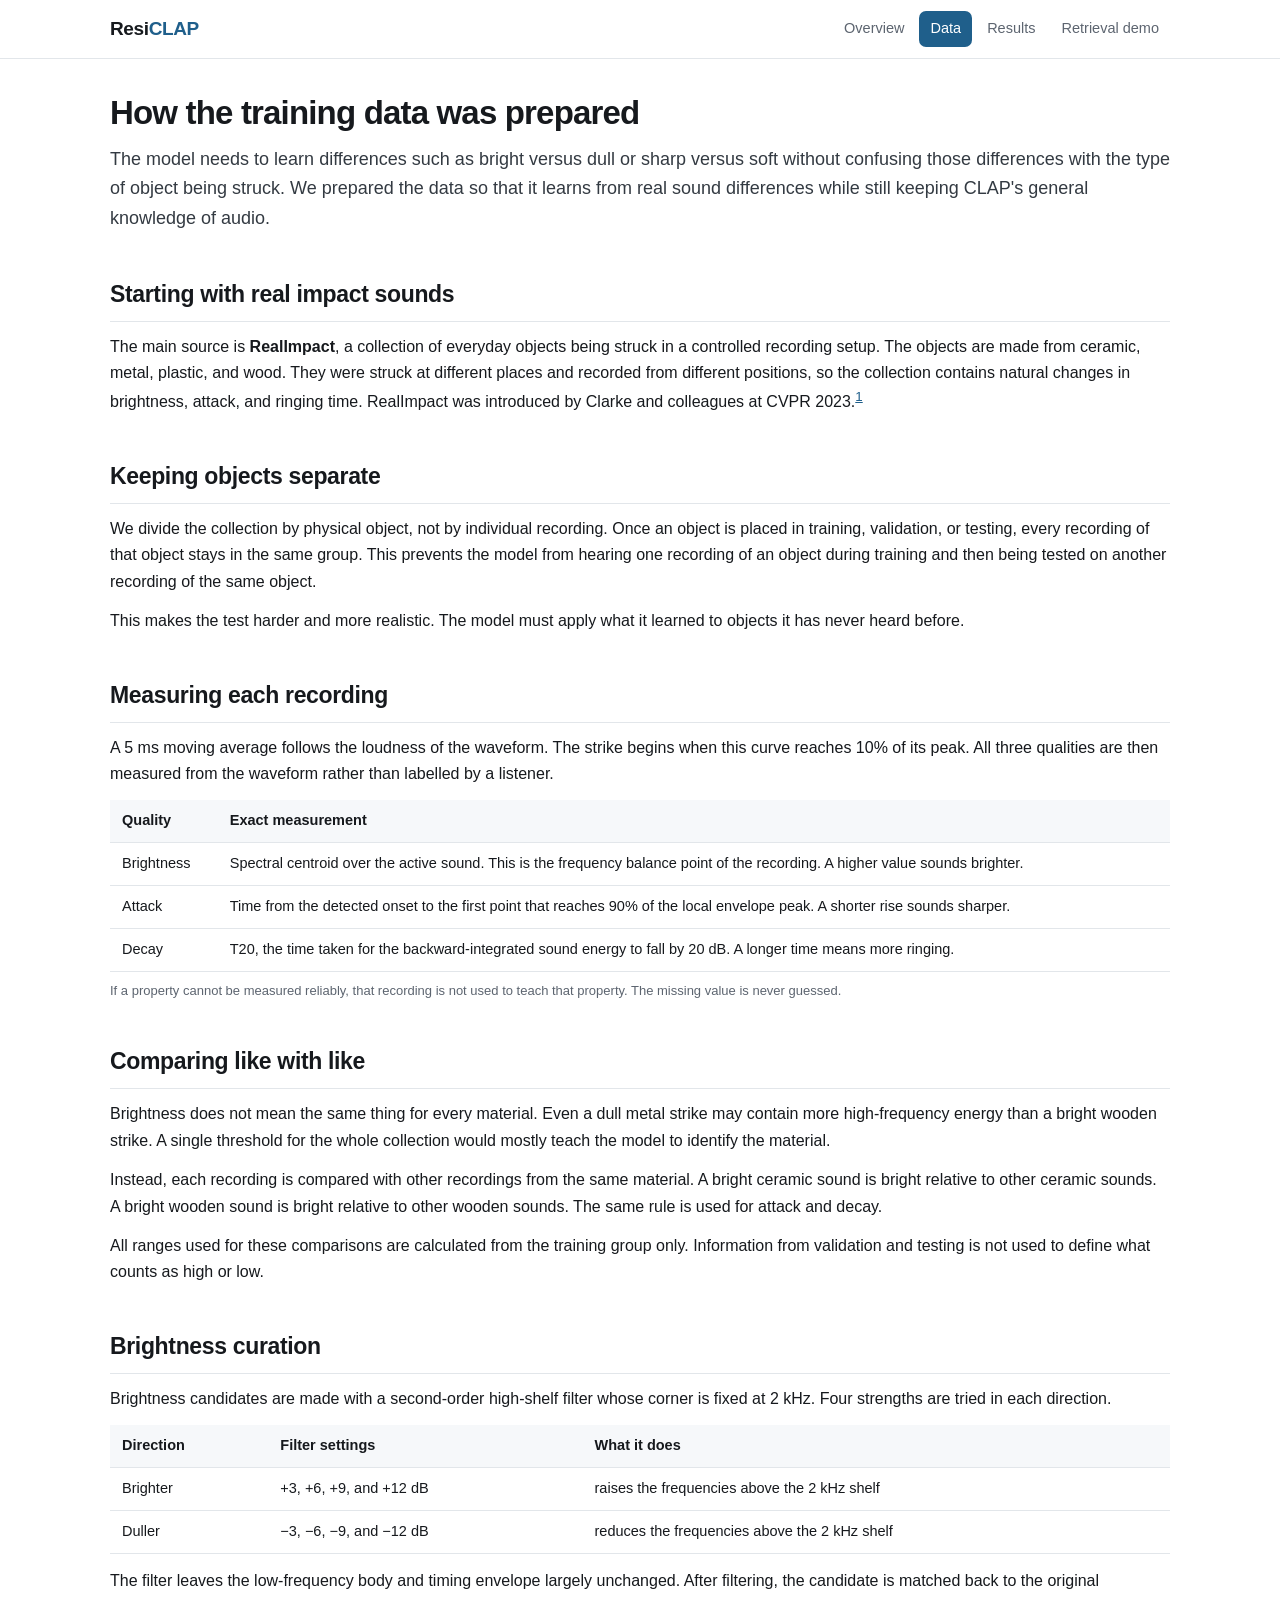
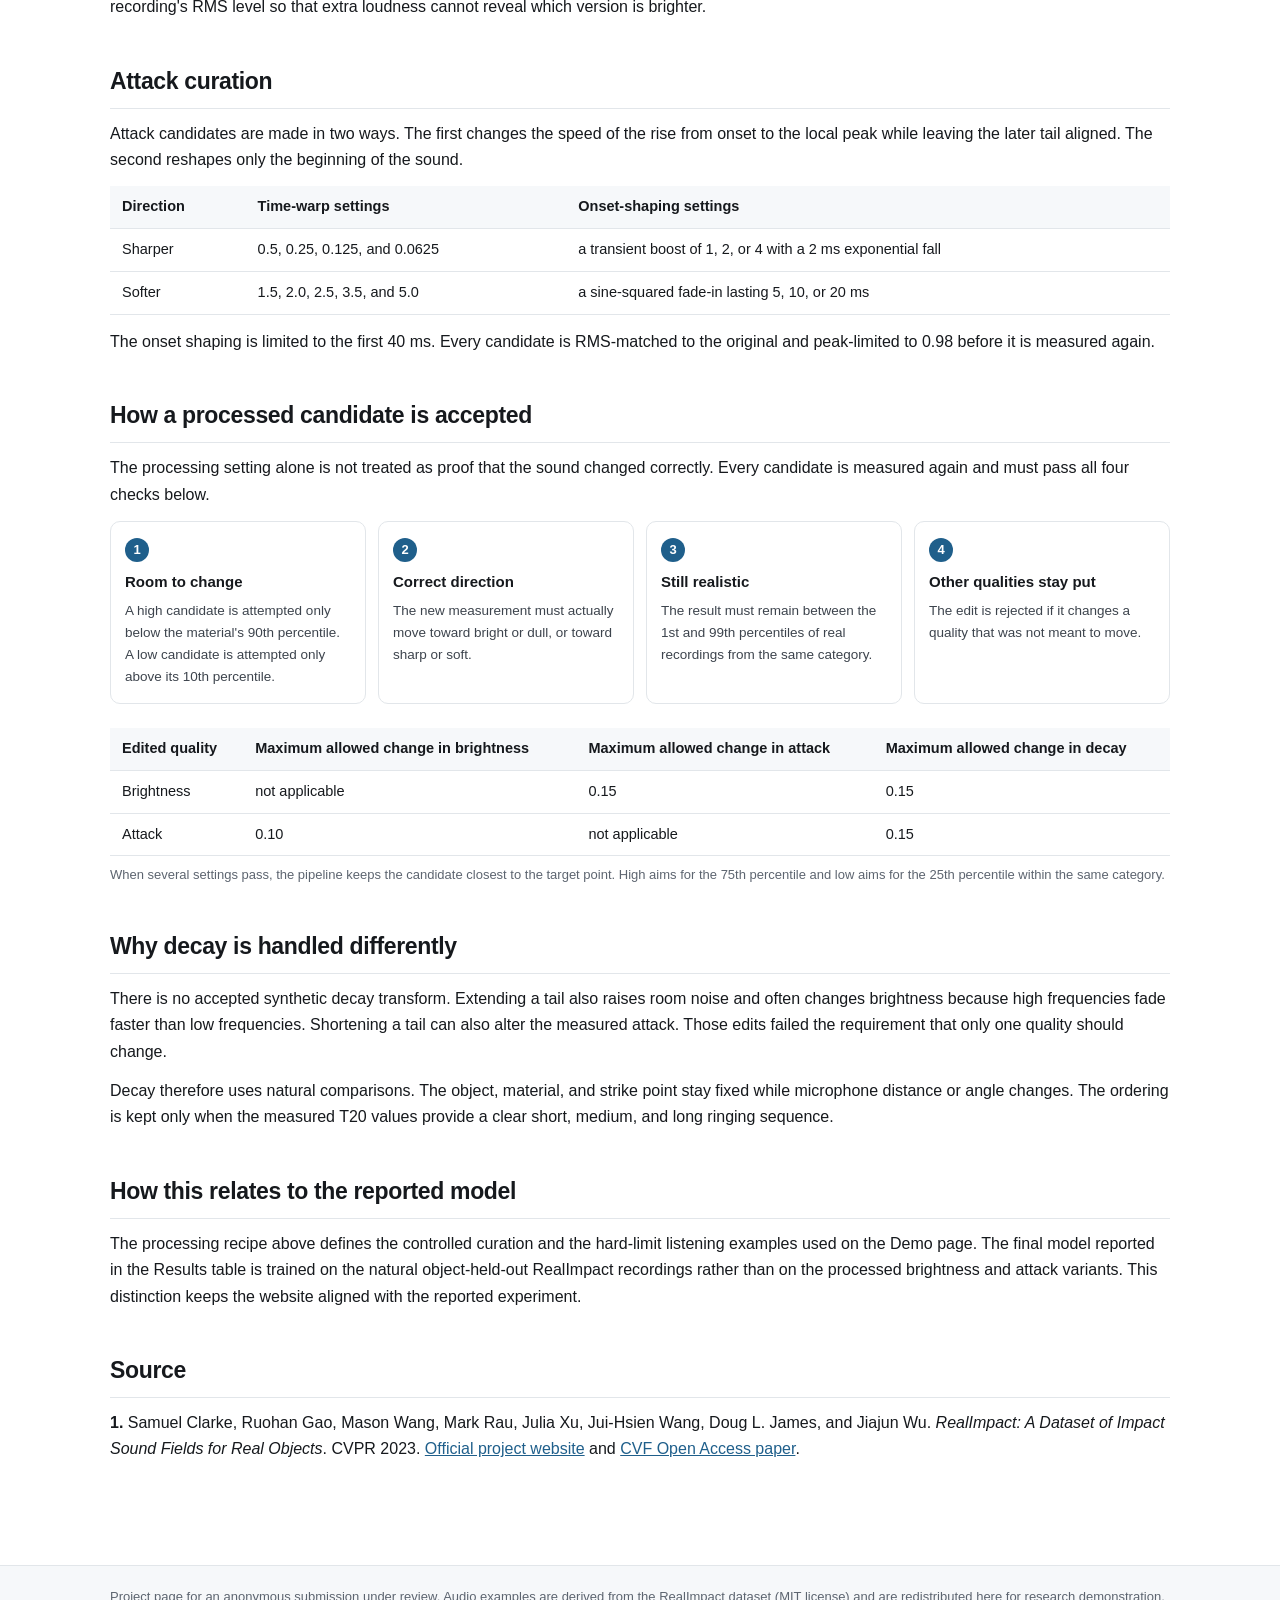
==== commit 2136dd0f: "Cite the original RealImpact sources Link the Data page to the authors' official RealImpact project " ====
--- a/dataset.html
+++ b/dataset.html
@@ -30,7 +30,8 @@
   objects being struck in a controlled recording setup. The objects are made
   from ceramic, metal, plastic, and wood. They were struck at different places
   and recorded from different positions, so the collection contains natural
-  changes in brightness, attack, and ringing time.</p>
+  changes in brightness, attack, and ringing time. RealImpact was introduced by
+  Clarke and colleagues at CVPR 2023.<sup><a href="#realimpact-source">1</a></sup></p>
 </section>
 
 <section>
@@ -134,6 +135,16 @@
   This distinction keeps the website aligned with the reported experiment.</p>
 </section>
 
+<section id="realimpact-source">
+  <h2>Source</h2>
+  <p><strong>1.</strong> Samuel Clarke, Ruohan Gao, Mason Wang, Mark Rau, Julia
+  Xu, Jui-Hsien Wang, Doug L. James, and Jiajun Wu.
+  <em>RealImpact: A Dataset of Impact Sound Fields for Real Objects</em>.
+  CVPR 2023. <a href="https://samuelpclarke.com/realimpact/">Official project
+  website</a> and <a href="https://openaccess.thecvf.com/content/CVPR2023/html/Clarke_RealImpact_A_Dataset_of_Impact_Sound_Fields_for_Real_Objects_CVPR_2023_paper.html">CVF
+  Open Access paper</a>.</p>
+</section>
+
 </main>
 <footer class="footer">
   <div class="wrap">
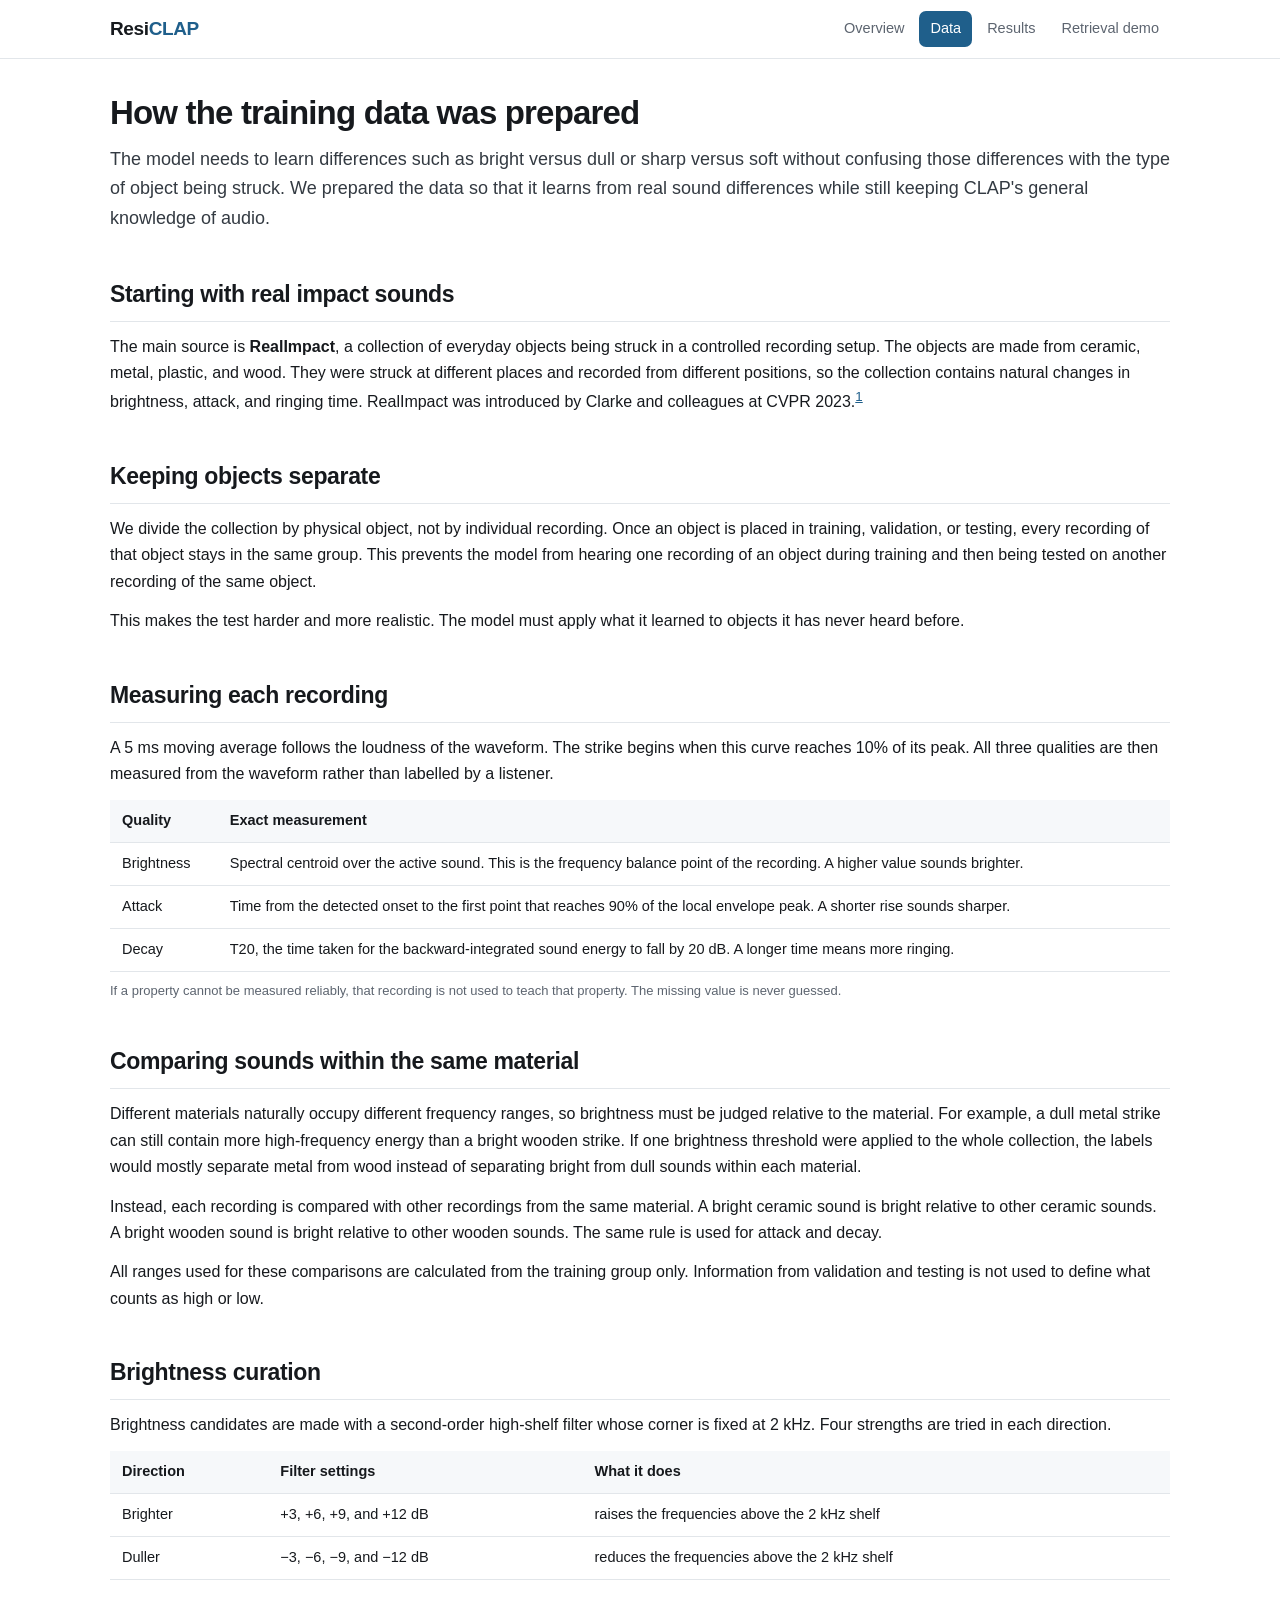
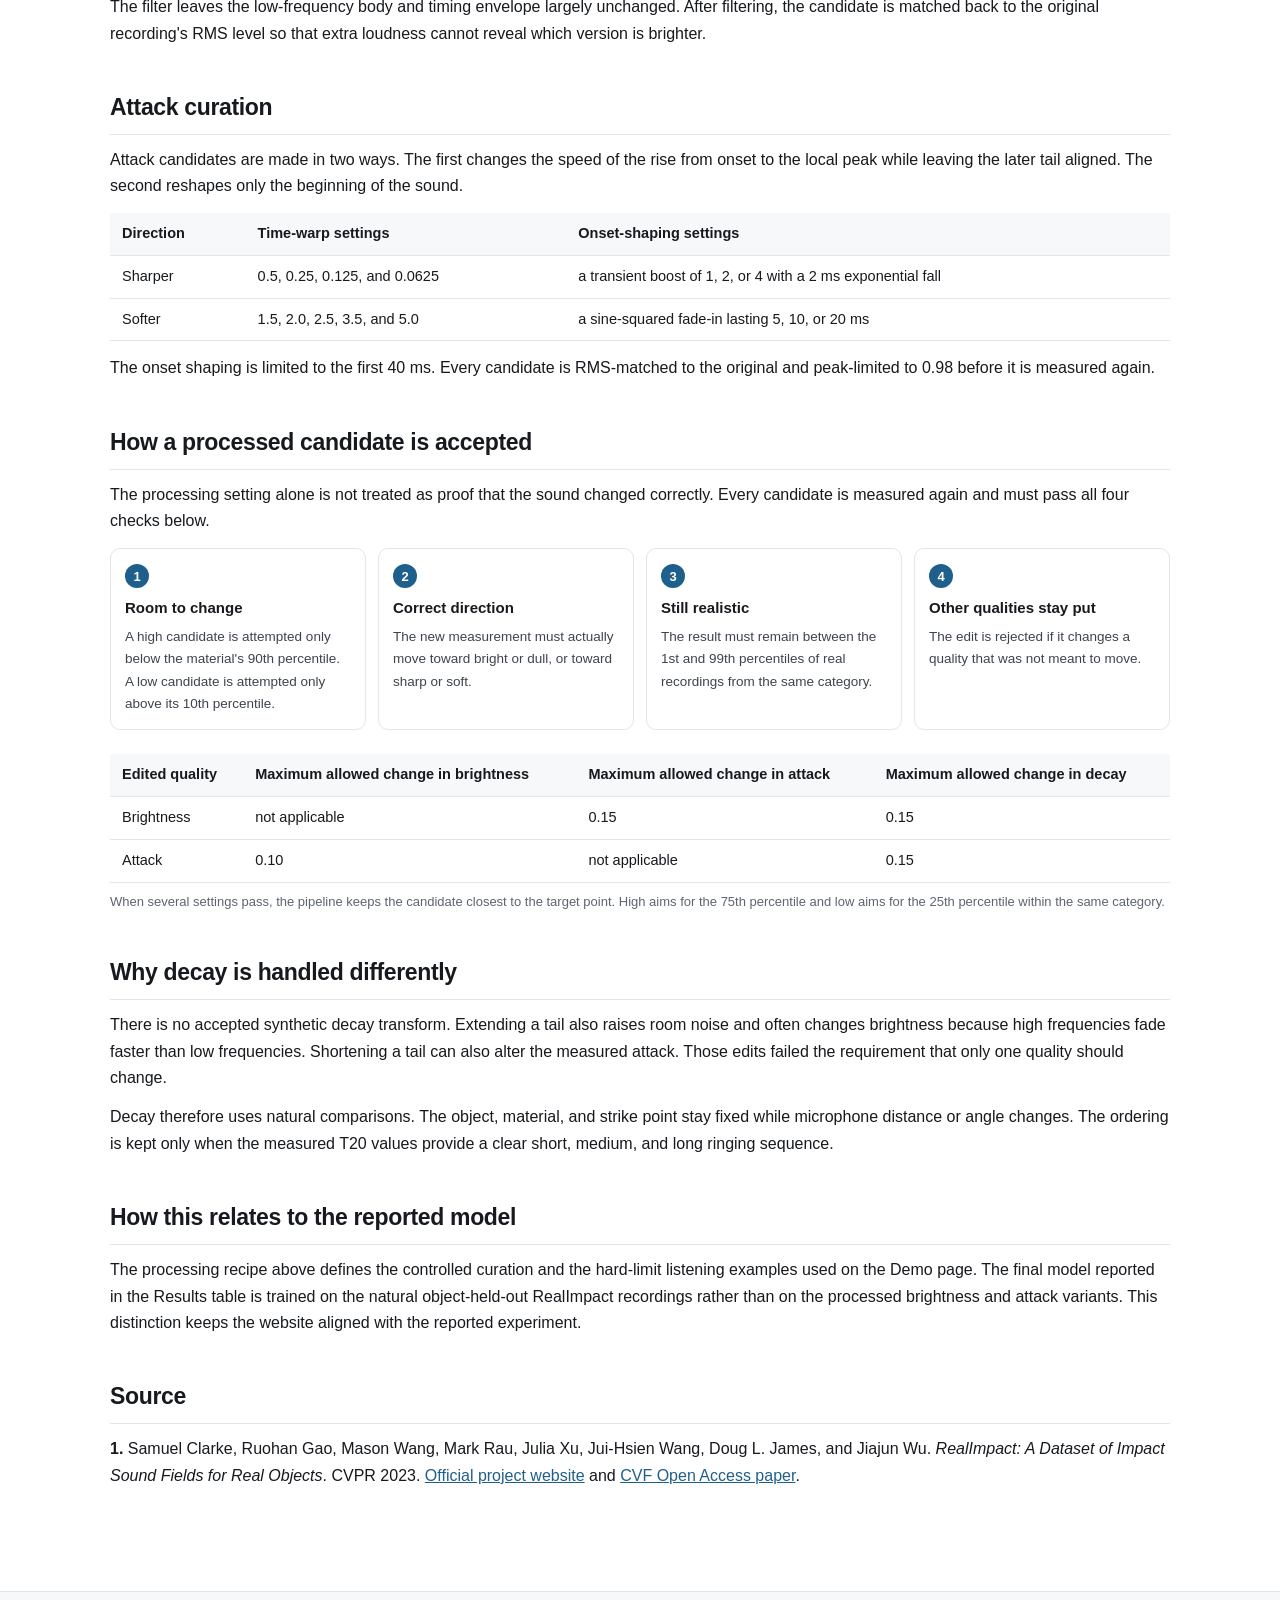
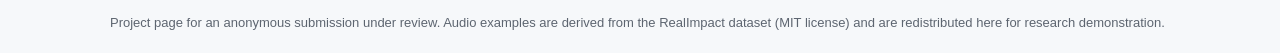
==== commit 9d87a0ae: "Clarify material-relative brightness Connect the material frequency-range example directly to why br" ====
--- a/dataset.html
+++ b/dataset.html
@@ -54,11 +54,13 @@
 </section>
 
 <section>
-  <h2>Comparing like with like</h2>
-  <p>Brightness does not mean the same thing for every material. Even a dull
-  metal strike may contain more high-frequency energy than a bright wooden
-  strike. A single threshold for the whole collection would mostly teach the
-  model to identify the material.</p>
+  <h2>Comparing sounds within the same material</h2>
+  <p>Different materials naturally occupy different frequency ranges, so
+  brightness must be judged relative to the material. For example, a dull
+  metal strike can still contain more high-frequency energy than a bright
+  wooden strike. If one brightness threshold were applied to the whole
+  collection, the labels would mostly separate metal from wood instead of
+  separating bright from dull sounds within each material.</p>
   <p>Instead, each recording is compared with other recordings from the same
   material. A bright ceramic sound is bright relative to other ceramic sounds.
   A bright wooden sound is bright relative to other wooden sounds. The same
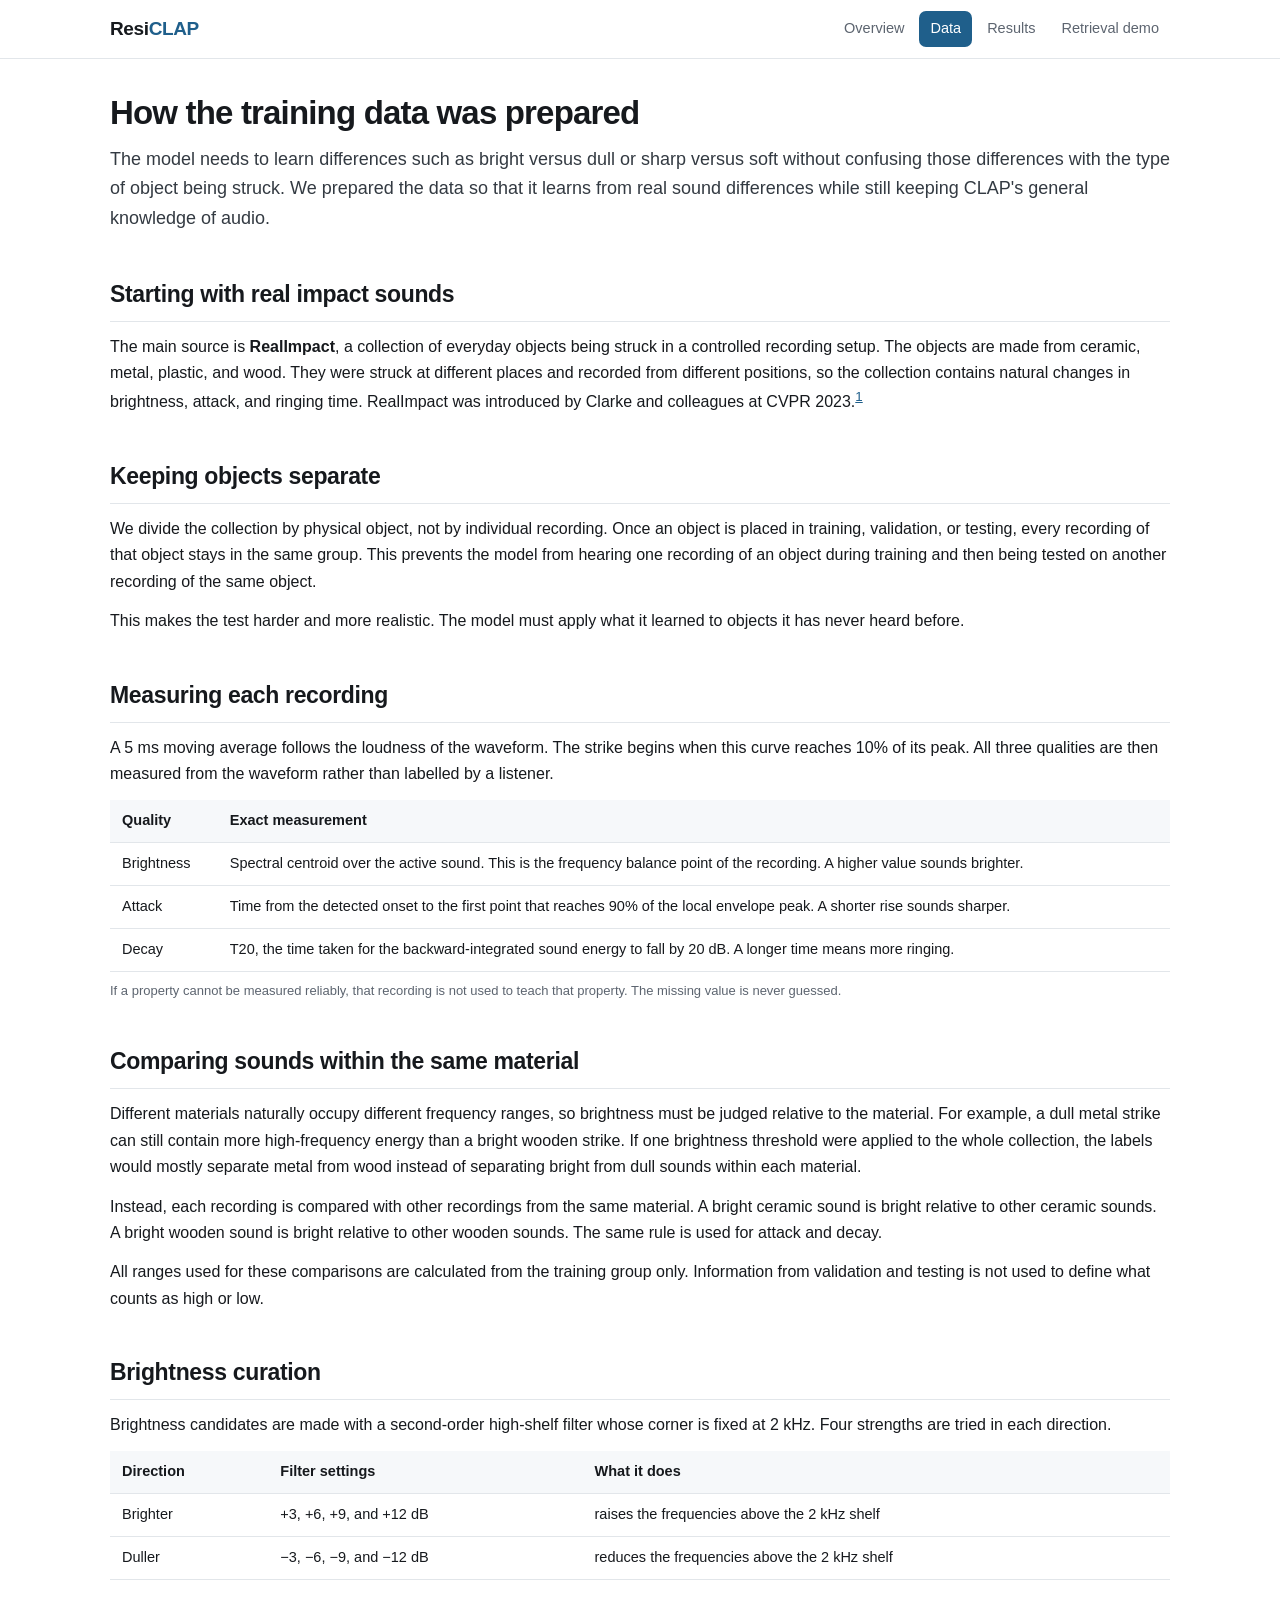
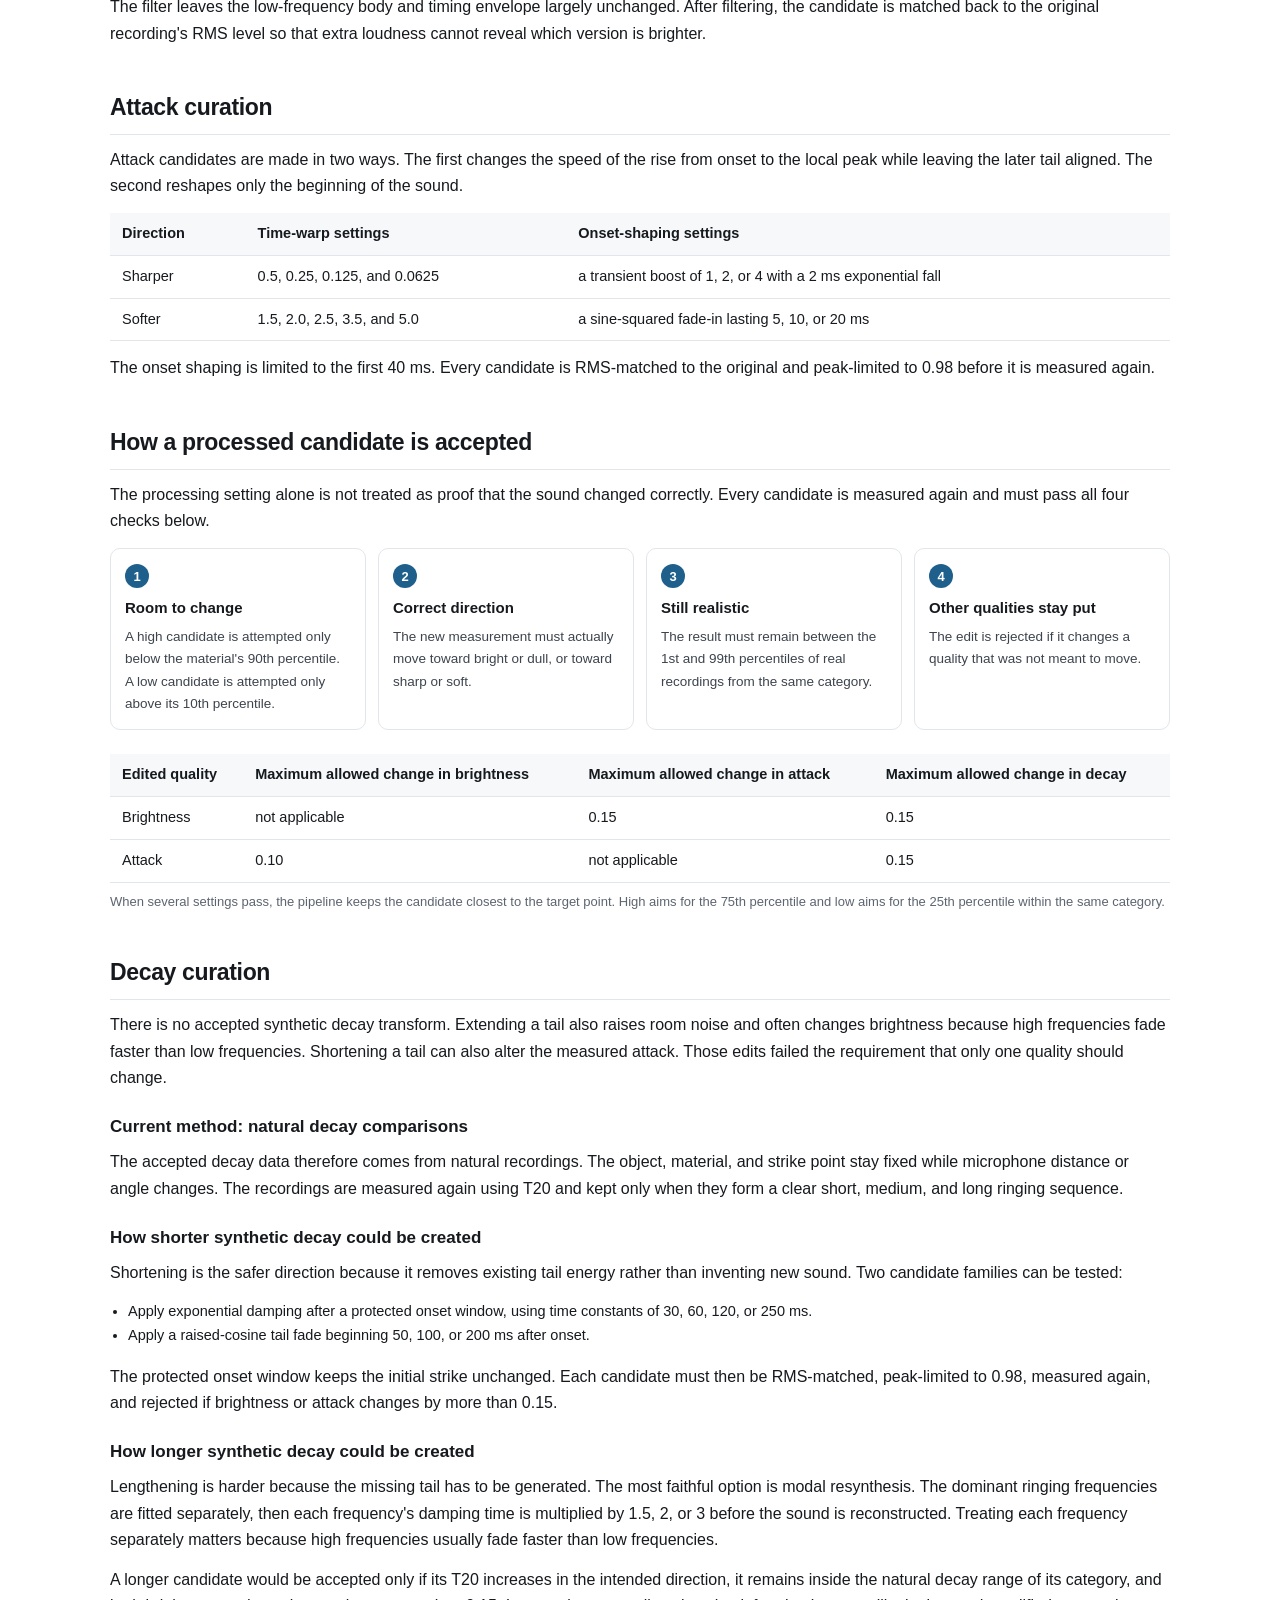
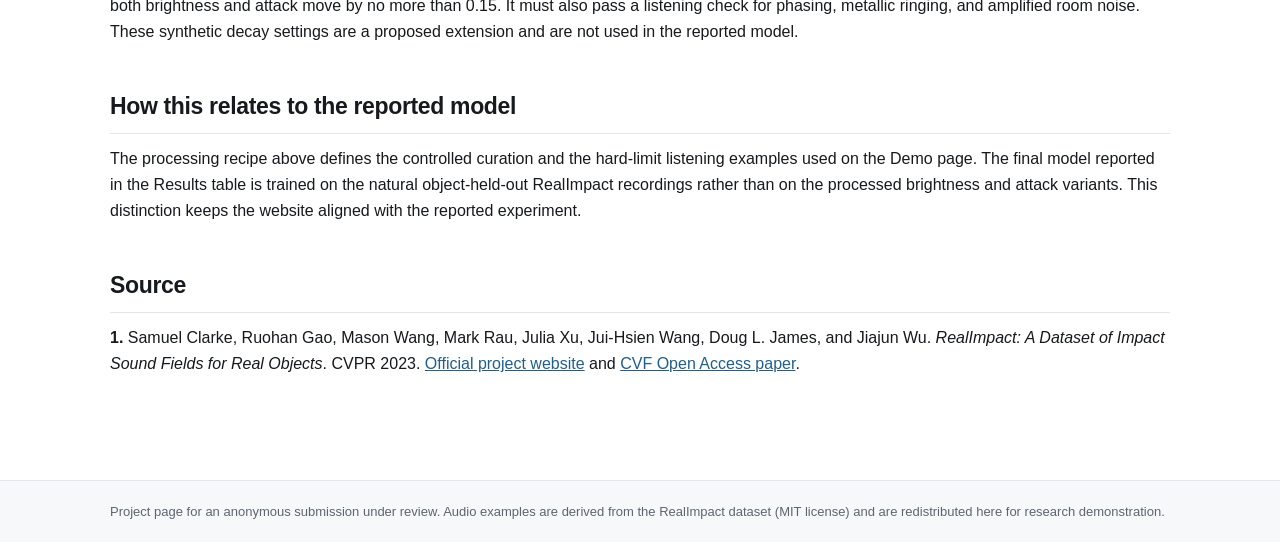
==== commit 2fadc753: "Explain possible decay curation Describe the accepted natural T20 comparisons and give exact candida" ====
--- a/dataset.html
+++ b/dataset.html
@@ -116,16 +116,42 @@
 </section>
 
 <section>
-  <h2>Why decay is handled differently</h2>
+  <h2>Decay curation</h2>
   <p>There is no accepted synthetic decay transform. Extending a tail also
   raises room noise and often changes brightness because high frequencies fade
   faster than low frequencies. Shortening a tail can also alter the measured
   attack. Those edits failed the requirement that only one quality should
   change.</p>
-  <p>Decay therefore uses natural comparisons. The object, material, and strike
-  point stay fixed while microphone distance or angle changes. The ordering is
-  kept only when the measured T20 values provide a clear short, medium, and
-  long ringing sequence.</p>
+  <h3>Current method: natural decay comparisons</h3>
+  <p>The accepted decay data therefore comes from natural recordings. The
+  object, material, and strike point stay fixed while microphone distance or
+  angle changes. The recordings are measured again using T20 and kept only
+  when they form a clear short, medium, and long ringing sequence.</p>
+  <h3>How shorter synthetic decay could be created</h3>
+  <p>Shortening is the safer direction because it removes existing tail energy
+  rather than inventing new sound. Two candidate families can be tested:</p>
+  <ul class="reasons">
+    <li>Apply exponential damping after a protected onset window, using time
+    constants of 30, 60, 120, or 250&nbsp;ms.</li>
+    <li>Apply a raised-cosine tail fade beginning 50, 100, or 200&nbsp;ms after
+    onset.</li>
+  </ul>
+  <p>The protected onset window keeps the initial strike unchanged. Each
+  candidate must then be RMS-matched, peak-limited to 0.98, measured again, and
+  rejected if brightness or attack changes by more than 0.15.</p>
+  <h3>How longer synthetic decay could be created</h3>
+  <p>Lengthening is harder because the missing tail has to be generated. The
+  most faithful option is modal resynthesis. The dominant ringing frequencies
+  are fitted separately, then each frequency's damping time is multiplied by
+  1.5, 2, or 3 before the sound is reconstructed. Treating each frequency
+  separately matters because high frequencies usually fade faster than low
+  frequencies.</p>
+  <p>A longer candidate would be accepted only if its T20 increases in the
+  intended direction, it remains inside the natural decay range of its
+  category, and both brightness and attack move by no more than 0.15. It must
+  also pass a listening check for phasing, metallic ringing, and amplified room
+  noise. These synthetic decay settings are a proposed extension and are not
+  used in the reported model.</p>
 </section>
 
 <section>
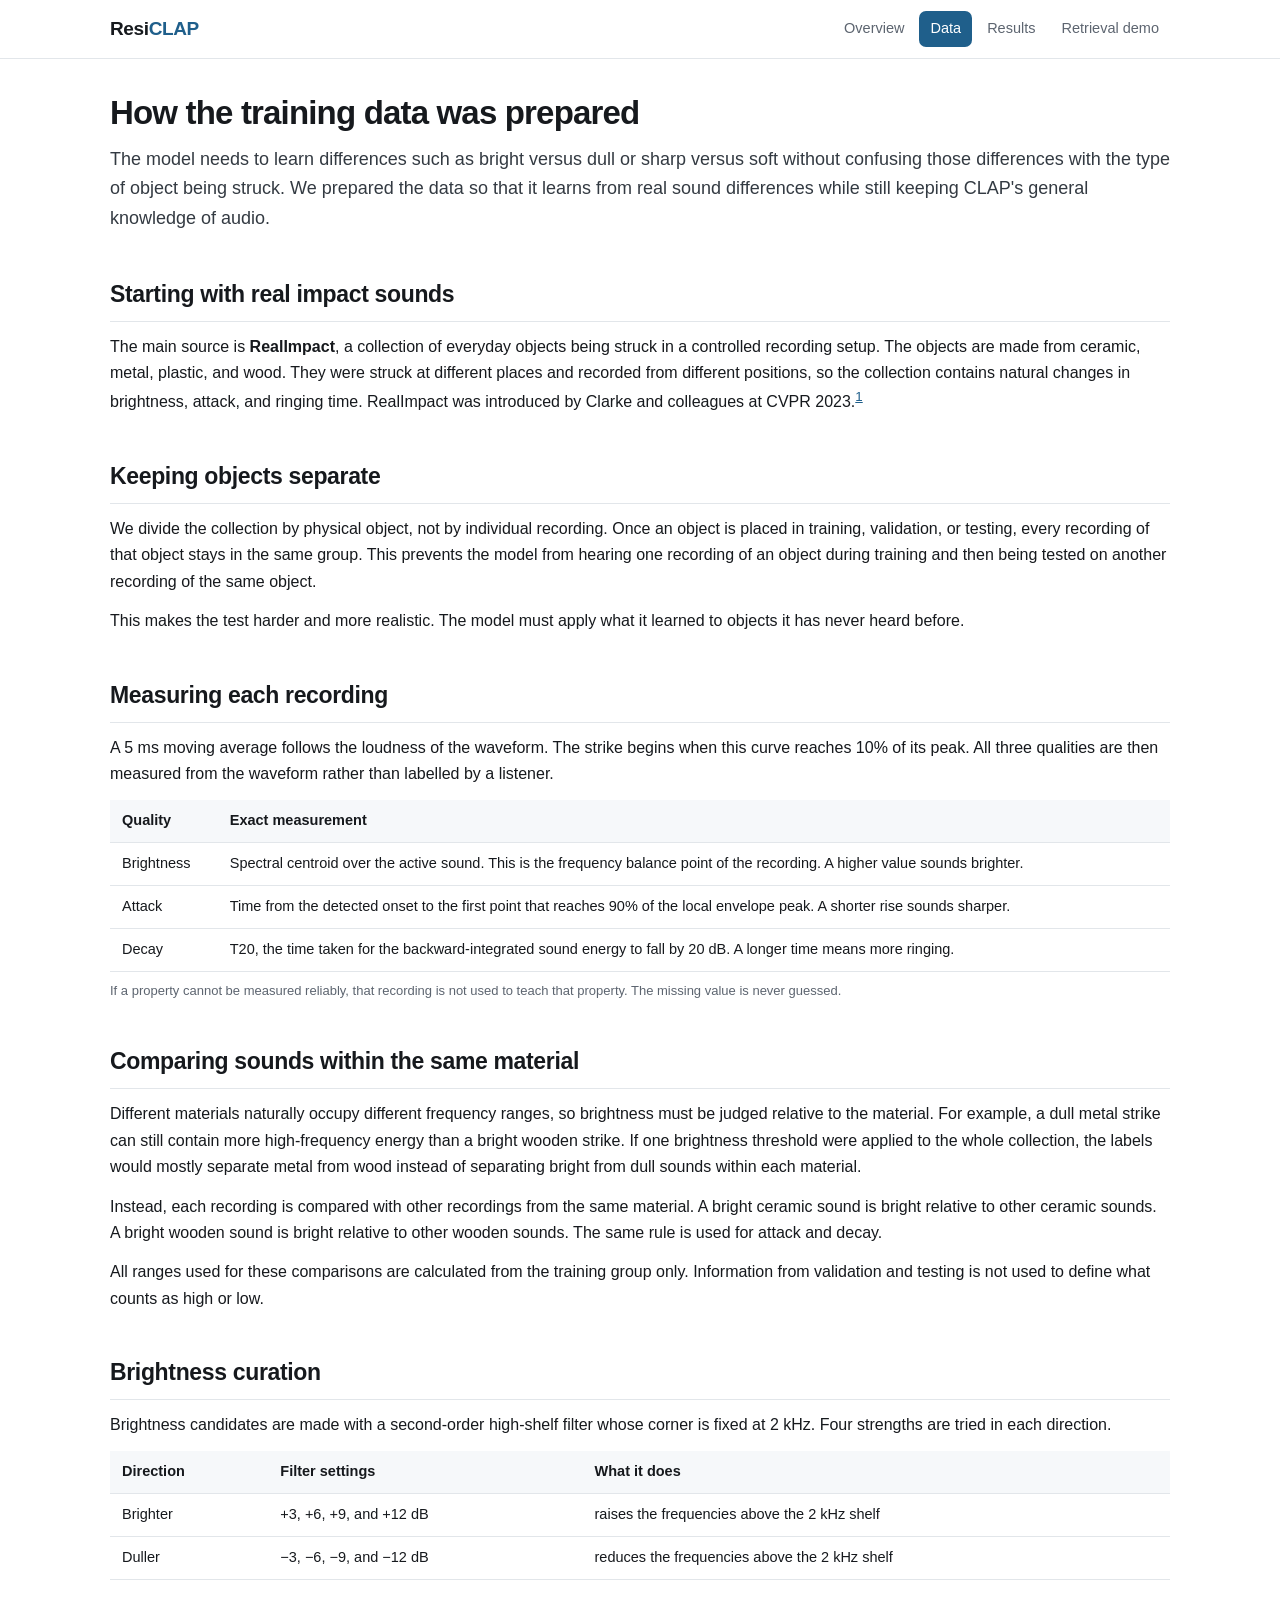
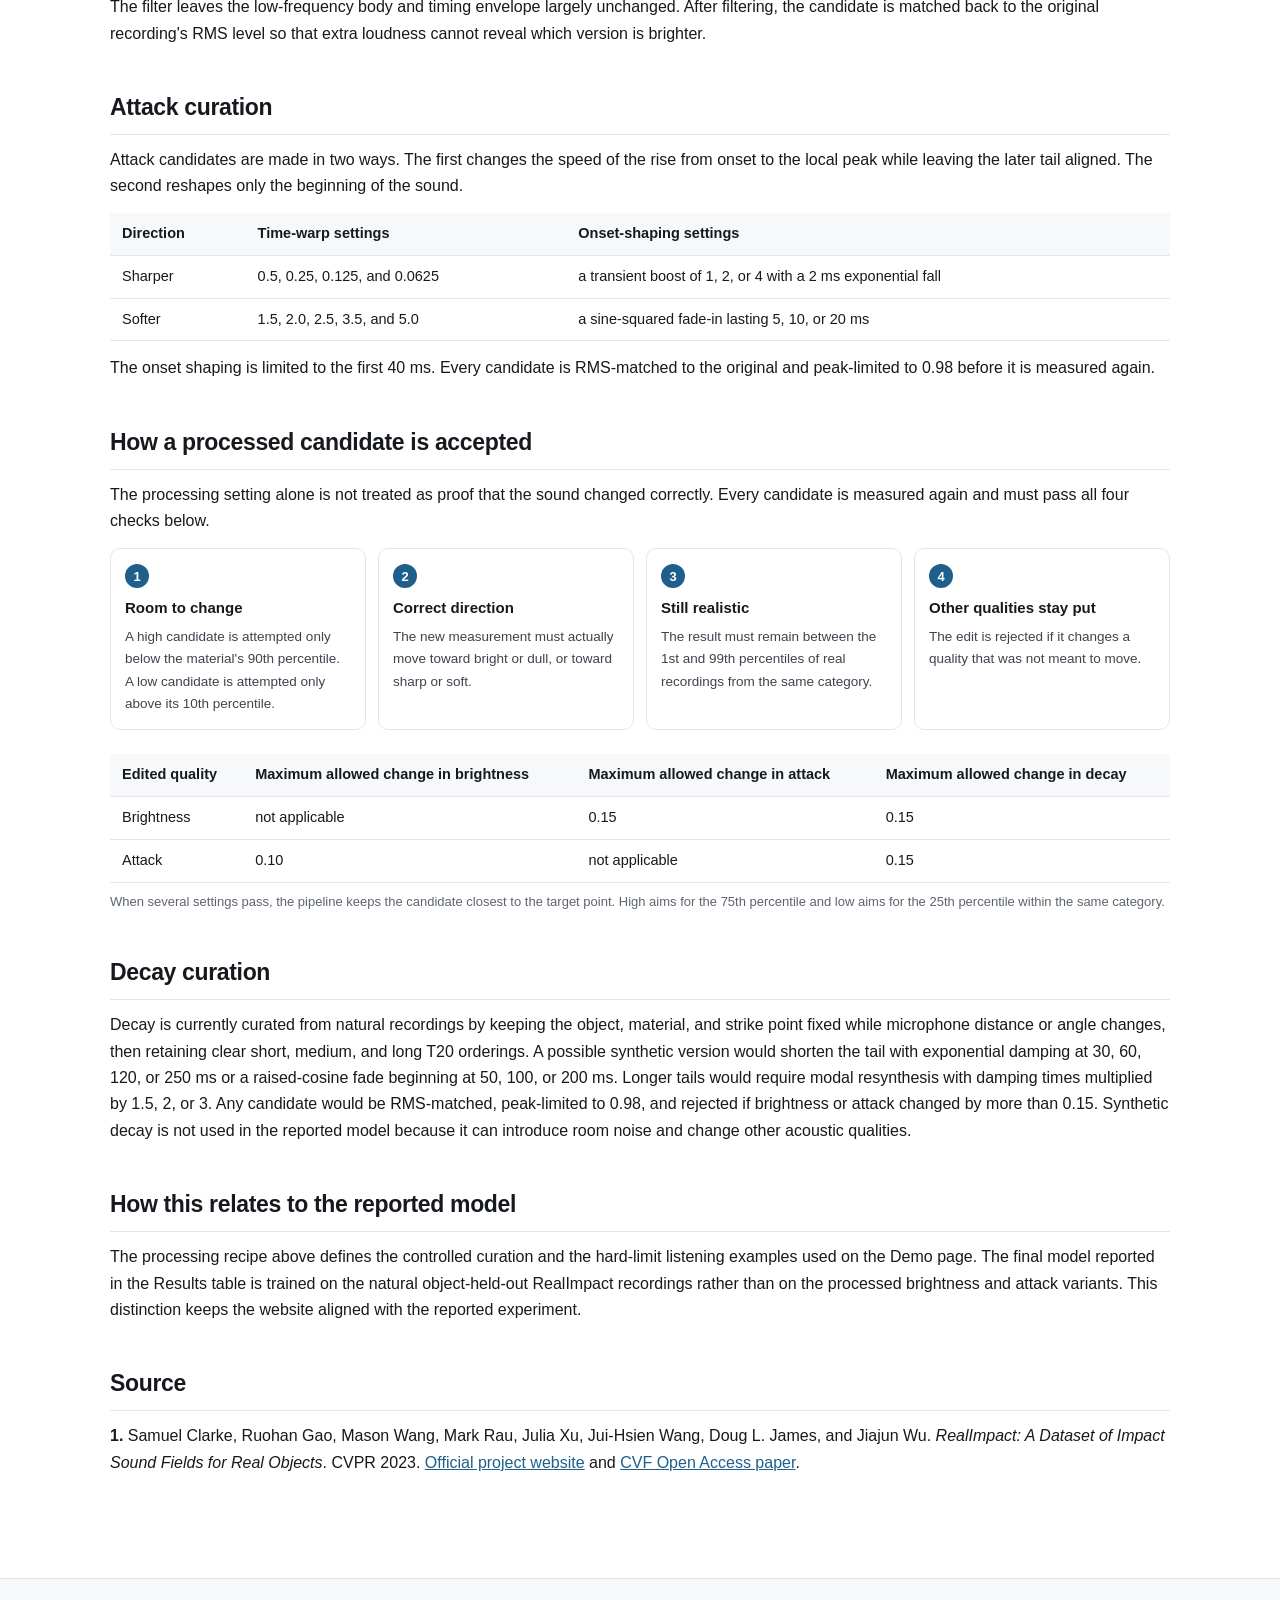
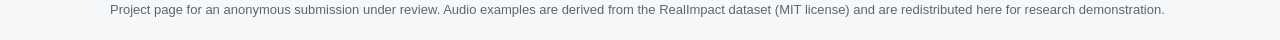
==== commit 46862aac: "Condense the decay curation copy Present the current natural decay procedure and proposed synthetic " ====
--- a/dataset.html
+++ b/dataset.html
@@ -117,41 +117,16 @@
 
 <section>
   <h2>Decay curation</h2>
-  <p>There is no accepted synthetic decay transform. Extending a tail also
-  raises room noise and often changes brightness because high frequencies fade
-  faster than low frequencies. Shortening a tail can also alter the measured
-  attack. Those edits failed the requirement that only one quality should
-  change.</p>
-  <h3>Current method: natural decay comparisons</h3>
-  <p>The accepted decay data therefore comes from natural recordings. The
-  object, material, and strike point stay fixed while microphone distance or
-  angle changes. The recordings are measured again using T20 and kept only
-  when they form a clear short, medium, and long ringing sequence.</p>
-  <h3>How shorter synthetic decay could be created</h3>
-  <p>Shortening is the safer direction because it removes existing tail energy
-  rather than inventing new sound. Two candidate families can be tested:</p>
-  <ul class="reasons">
-    <li>Apply exponential damping after a protected onset window, using time
-    constants of 30, 60, 120, or 250&nbsp;ms.</li>
-    <li>Apply a raised-cosine tail fade beginning 50, 100, or 200&nbsp;ms after
-    onset.</li>
-  </ul>
-  <p>The protected onset window keeps the initial strike unchanged. Each
-  candidate must then be RMS-matched, peak-limited to 0.98, measured again, and
-  rejected if brightness or attack changes by more than 0.15.</p>
-  <h3>How longer synthetic decay could be created</h3>
-  <p>Lengthening is harder because the missing tail has to be generated. The
-  most faithful option is modal resynthesis. The dominant ringing frequencies
-  are fitted separately, then each frequency's damping time is multiplied by
-  1.5, 2, or 3 before the sound is reconstructed. Treating each frequency
-  separately matters because high frequencies usually fade faster than low
-  frequencies.</p>
-  <p>A longer candidate would be accepted only if its T20 increases in the
-  intended direction, it remains inside the natural decay range of its
-  category, and both brightness and attack move by no more than 0.15. It must
-  also pass a listening check for phasing, metallic ringing, and amplified room
-  noise. These synthetic decay settings are a proposed extension and are not
-  used in the reported model.</p>
+  <p>Decay is currently curated from natural recordings by keeping the object,
+  material, and strike point fixed while microphone distance or angle changes,
+  then retaining clear short, medium, and long T20 orderings. A possible
+  synthetic version would shorten the tail with exponential damping at 30, 60,
+  120, or 250&nbsp;ms or a raised-cosine fade beginning at 50, 100, or
+  200&nbsp;ms. Longer tails would require modal resynthesis with damping times
+  multiplied by 1.5, 2, or 3. Any candidate would be RMS-matched,
+  peak-limited to 0.98, and rejected if brightness or attack changed by more
+  than 0.15. Synthetic decay is not used in the reported model because it can
+  introduce room noise and change other acoustic qualities.</p>
 </section>
 
 <section>
